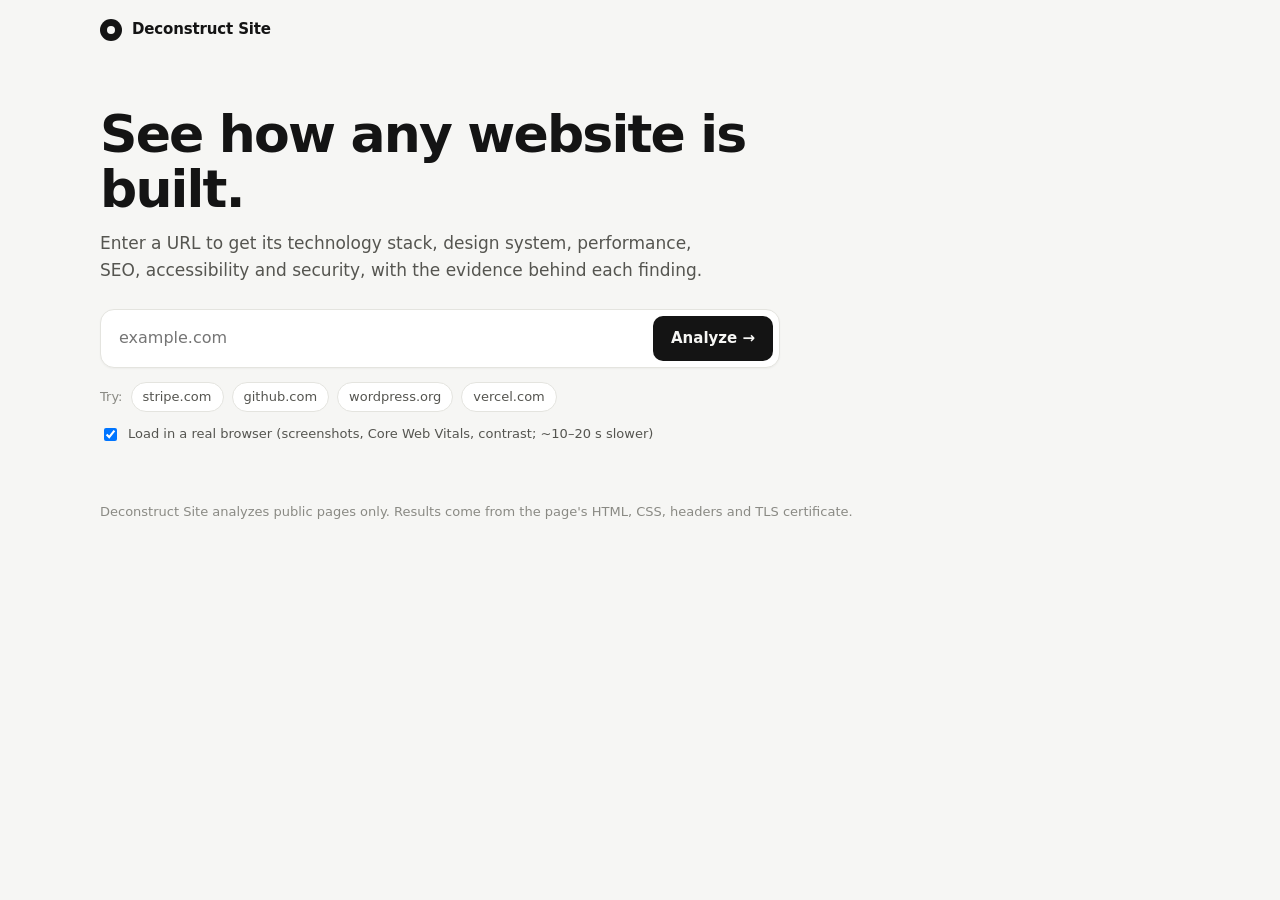
==== static/index.html @ cfedc2af "Deconstruct Site: analyze how any website is built Flask app that takes a URL and reports its tech s" ====
<!doctype html>
<html lang="en">
<head>
<meta charset="utf-8">
<meta name="viewport" content="width=device-width, initial-scale=1">
<title>Deconstruct Site — see how any website is built</title>
<meta name="description" content="Paste a website URL and get its technology stack, design system, performance, SEO, accessibility and security in one report.">
<meta name="theme-color" content="#f6f6f4">
<link rel="icon" href="data:image/svg+xml,<svg xmlns='http://www.w3.org/2000/svg' viewBox='0 0 32 32'><circle cx='16' cy='16' r='14' fill='%23111'/><circle cx='16' cy='16' r='6' fill='%23f6f6f4'/></svg>">
<style>
:root {
  --bg: #f6f6f4; --panel: #ffffff; --panel-2: #f0f0ed; --ink: #141414; --ink-2: #555550; --ink-3: #8a8a84;
  --line: #e4e4df; --accent: #1f5eff; --good: #12805c; --warn: #b26a00; --bad: #c62e2e;
  --good-bg: #e6f4ee; --warn-bg: #fdf1dc; --bad-bg: #fbe7e7;
  --mono: ui-monospace, "Cascadia Code", "SF Mono", Consolas, monospace;
  --sans: "Inter", ui-sans-serif, system-ui, -apple-system, "Segoe UI", Roboto, sans-serif;
  --r: 12px;
}
@media (prefers-color-scheme: dark) {
  :root { --bg: #0f0f0e; --panel: #181817; --panel-2: #222220; --ink: #f1f1ee; --ink-2: #b4b4ad; --ink-3: #7c7c76;
    --line: #2c2c29; --accent: #6d95ff; --good: #4cc996; --warn: #f0b04c; --bad: #ff7676;
    --good-bg: #13291f; --warn-bg: #2e2412; --bad-bg: #321717; }
}
* { box-sizing: border-box; }
body { margin: 0; background: var(--bg); color: var(--ink); font: 15px/1.55 var(--sans); -webkit-font-smoothing: antialiased; }
a { color: var(--accent); text-decoration: none; } a:hover { text-decoration: underline; }
.wrap { max-width: 1120px; margin: 0 auto; padding: 0 20px; }
header.top { display: flex; align-items: center; gap: 10px; padding: 18px 0; font-weight: 650; letter-spacing: -.01em; }
.logo { width: 22px; height: 22px; border-radius: 50%; background: var(--ink); position: relative; }
.logo::after { content: ""; position: absolute; inset: 7px; border-radius: 50%; background: var(--bg); }

.hero { padding: 48px 0 28px; }
.hero h1 { font-size: clamp(32px, 5vw, 52px); line-height: 1.05; letter-spacing: -.035em; margin: 0 0 14px; max-width: 760px; }
.hero p { color: var(--ink-2); font-size: 17px; max-width: 620px; margin: 0 0 26px; }
form.search { display: flex; gap: 8px; background: var(--panel); border: 1px solid var(--line); border-radius: 14px; padding: 6px; max-width: 680px; box-shadow: 0 1px 2px rgba(0,0,0,.04); }
form.search input { flex: 1; min-width: 0; border: 0; background: transparent; color: var(--ink); font: inherit; font-size: 16px; padding: 10px 12px; outline: none; }
button.primary { border: 0; background: var(--ink); color: var(--bg); font: inherit; font-weight: 600; padding: 10px 18px; border-radius: 10px; cursor: pointer; white-space: nowrap; }
button.primary:disabled { opacity: .55; cursor: progress; }
.examples { margin-top: 14px; display: flex; flex-wrap: wrap; gap: 8px; align-items: center; color: var(--ink-3); font-size: 13px; }
.chip { border: 1px solid var(--line); background: var(--panel); color: var(--ink-2); border-radius: 999px; padding: 4px 11px; font: inherit; font-size: 13px; cursor: pointer; }
.chip:hover { color: var(--ink); border-color: var(--ink-3); }

.status { margin: 22px 0; color: var(--ink-2); display: none; align-items: center; gap: 10px; }
.status.on { display: flex; }
.spinner { width: 16px; height: 16px; border: 2px solid var(--line); border-top-color: var(--ink); border-radius: 50%; animation: spin .8s linear infinite; }
@keyframes spin { to { transform: rotate(360deg); } }
.error { margin: 22px 0; padding: 12px 14px; border-radius: 10px; background: var(--bad-bg); color: var(--bad); display: none; }

#report { display: none; padding-bottom: 80px; }
.site-head { display: flex; gap: 16px; align-items: center; padding: 22px; background: var(--panel); border: 1px solid var(--line); border-radius: var(--r); margin-top: 8px; }
.site-head img.fav { width: 40px; height: 40px; border-radius: 8px; background: var(--panel-2); object-fit: contain; flex: none; }
.site-head h2 { margin: 0; font-size: 20px; letter-spacing: -.02em; overflow-wrap: anywhere; }
.site-head .sub { color: var(--ink-2); font-size: 13.5px; overflow-wrap: anywhere; }
.site-head .actions { margin-left: auto; display: flex; gap: 8px; flex: none; }
.ghost { border: 1px solid var(--line); background: transparent; color: var(--ink); font: inherit; font-size: 13px; padding: 7px 12px; border-radius: 8px; cursor: pointer; }
.ghost:hover { background: var(--panel-2); }

.scores { display: grid; grid-template-columns: repeat(4, 1fr); gap: 12px; margin: 12px 0; }
.score { background: var(--panel); border: 1px solid var(--line); border-radius: var(--r); padding: 16px; display: flex; align-items: center; gap: 14px; cursor: pointer; }
.score:hover { border-color: var(--ink-3); }
.ring { --v: 0; --c: var(--good); width: 54px; height: 54px; border-radius: 50%; flex: none; display: grid; place-items: center;
  background: conic-gradient(var(--c) calc(var(--v) * 1%), var(--panel-2) 0); }
.ring span { width: 44px; height: 44px; border-radius: 50%; background: var(--panel); display: grid; place-items: center; font-weight: 700; font-size: 16px; }
.score .lbl { font-weight: 600; } .score .hint { font-size: 12.5px; color: var(--ink-3); }

nav.tabs { display: flex; gap: 2px; overflow-x: auto; border-bottom: 1px solid var(--line); margin: 22px 0 18px; scrollbar-width: none; position: sticky; top: 0; background: var(--bg); z-index: 5; }
nav.tabs button { border: 0; background: none; font: inherit; color: var(--ink-2); padding: 11px 13px; cursor: pointer; border-bottom: 2px solid transparent; white-space: nowrap; }
nav.tabs button[aria-selected="true"] { color: var(--ink); border-bottom-color: var(--ink); font-weight: 600; }
.panel { display: none; } .panel.on { display: block; }

.grid { display: grid; grid-template-columns: repeat(auto-fill, minmax(320px, 1fr)); gap: 12px; }
.card { background: var(--panel); border: 1px solid var(--line); border-radius: var(--r); padding: 18px; min-width: 0; }
.card.wide { grid-column: 1 / -1; }
.card h3 { margin: 0 0 12px; font-size: 13px; text-transform: uppercase; letter-spacing: .06em; color: var(--ink-3); font-weight: 600; }
dl.kv { display: grid; grid-template-columns: max-content 1fr; gap: 7px 16px; margin: 0; font-size: 14px; }
dl.kv dt { color: var(--ink-3); } dl.kv dd { margin: 0; overflow-wrap: anywhere; }
.mono { font-family: var(--mono); font-size: 12.5px; }
.muted { color: var(--ink-3); }
ul.plain { list-style: none; margin: 0; padding: 0; } ul.plain li { padding: 6px 0; border-bottom: 1px solid var(--line); overflow-wrap: anywhere; font-size: 14px; } ul.plain li:last-child { border: 0; }
.issue { display: flex; gap: 10px; align-items: flex-start; padding: 9px 0; border-bottom: 1px solid var(--line); font-size: 14px; } .issue:last-child { border: 0; }
.dot { width: 8px; height: 8px; border-radius: 50%; margin-top: 7px; flex: none; background: var(--warn); }
.dot.bad { background: var(--bad); } .dot.good { background: var(--good); }
.pill { display: inline-block; font-size: 12px; padding: 1px 8px; border-radius: 999px; background: var(--panel-2); color: var(--ink-2); }
.pill.good { background: var(--good-bg); color: var(--good); } .pill.bad { background: var(--bad-bg); color: var(--bad); } .pill.warn { background: var(--warn-bg); color: var(--warn); }

.tech-cat { margin-bottom: 4px; }
.tech { display: flex; justify-content: space-between; gap: 10px; padding: 10px 0; border-bottom: 1px solid var(--line); }
.tech:last-child { border: 0; }
.tech .name { font-weight: 600; } .tech .ev { font-family: var(--mono); font-size: 11.5px; color: var(--ink-3); overflow-wrap: anywhere; }

.swatches { display: grid; grid-template-columns: repeat(auto-fill, minmax(92px, 1fr)); gap: 10px; }
.sw { border: 1px solid var(--line); border-radius: 10px; overflow: hidden; background: var(--panel); cursor: pointer; text-align: left; padding: 0; font: inherit; color: inherit; }
.sw .c { height: 54px; background-image: linear-gradient(45deg, var(--panel-2) 25%, transparent 25%, transparent 75%, var(--panel-2) 75%), linear-gradient(45deg, var(--panel-2) 25%, transparent 25%, transparent 75%, var(--panel-2) 75%); background-size: 10px 10px; background-position: 0 0, 5px 5px; position: relative; }
.sw .c i { position: absolute; inset: 0; }
.sw .t { padding: 6px 8px; font-family: var(--mono); font-size: 11.5px; } .sw .n { color: var(--ink-3); font-size: 11px; }
.role-row { display: flex; gap: 6px; flex-wrap: wrap; margin-bottom: 6px; align-items: center; }
.role-row b { width: 92px; font-weight: 500; font-size: 13px; color: var(--ink-2); }
.mini { width: 26px; height: 26px; border-radius: 6px; border: 1px solid var(--line); }
.scale-row { display: flex; align-items: baseline; gap: 14px; padding: 4px 0; border-bottom: 1px solid var(--line); overflow: hidden; white-space: nowrap; }
.scale-row .v { font-family: var(--mono); font-size: 12px; color: var(--ink-3); width: 80px; flex: none; }
.bar-row { display: flex; align-items: center; gap: 10px; font-size: 13px; padding: 3px 0; }
.bar-row .k { width: 90px; color: var(--ink-2); flex: none; } .bar-row .bar { height: 8px; background: var(--ink); border-radius: 4px; min-width: 2px; }
.bar-row .n { color: var(--ink-3); font-family: var(--mono); font-size: 12px; }

table { width: 100%; border-collapse: collapse; font-size: 13px; }
th, td { text-align: left; padding: 7px 8px; border-bottom: 1px solid var(--line); vertical-align: top; }
th { color: var(--ink-3); font-weight: 500; font-size: 12px; text-transform: uppercase; letter-spacing: .04em; }
td.url { font-family: var(--mono); font-size: 11.5px; overflow-wrap: anywhere; max-width: 520px; }
.table-scroll { overflow-x: auto; }
.outline li { font-size: 14px; padding: 3px 0; list-style: none; }
pre.raw { background: var(--panel-2); border-radius: 10px; padding: 14px; overflow: auto; max-height: 70vh; font-size: 12px; font-family: var(--mono); margin: 0; }
footer { color: var(--ink-3); font-size: 13px; padding: 30px 0 40px; }
.toggle { display: flex; gap: 8px; align-items: center; margin-top: 12px; font-size: 13px; color: var(--ink-2); cursor: pointer; }
.shots { display: grid; grid-template-columns: 1fr 200px; gap: 16px; align-items: start; }
.shot { border: 1px solid var(--line); border-radius: 10px; overflow: hidden; background: var(--panel-2); }
.shot img { display: block; width: 100%; height: auto; }
.shot-cap { font-size: 12px; color: var(--ink-3); margin-top: 6px; }
.fullpage { max-height: 900px; overflow-y: auto; }
.vitals { display: grid; grid-template-columns: repeat(auto-fit, minmax(118px, 1fr)); gap: 10px; }
.vital { border: 1px solid var(--line); border-radius: 10px; padding: 12px 14px; border-top: 3px solid var(--ink-3); }
.vital.good { border-top-color: var(--good); } .vital.needs-improvement { border-top-color: var(--warn); } .vital.poor { border-top-color: var(--bad); }
.vital .v { font-size: 22px; font-weight: 700; letter-spacing: -.02em; } .vital .k { font-size: 12.5px; color: var(--ink-2); }
.vital .r { font-size: 11.5px; color: var(--ink-3); text-transform: capitalize; }
.btn-demo { display: inline-block; margin: 0 10px 10px 0; cursor: default; }
.contrast-sample { display: inline-block; padding: 3px 8px; border-radius: 4px; font-size: 13px; border: 1px solid var(--line); }
@media (max-width: 860px) { .shots { grid-template-columns: 1fr; } .shots > div:nth-child(2) { max-width: 240px; } }

@media (max-width: 760px) {
  .scores { grid-template-columns: repeat(2, 1fr); }
  .site-head { flex-wrap: wrap; } .site-head .actions { margin-left: 0; }
  .grid { grid-template-columns: 1fr; }
  form.search { flex-direction: column; } button.primary { padding: 12px; }
  .wrap { padding: 0 16px; }
}
</style>
</head>
<body>
<div class="wrap">
  <header class="top"><div class="logo" aria-hidden="true"></div>Deconstruct Site</header>

  <section class="hero">
    <h1>See how any website is built.</h1>
    <p>Enter a URL to get its technology stack, design system, performance, SEO, accessibility and security, with the evidence behind each finding.</p>
    <form class="search" id="form">
      <label for="url" class="muted" style="position:absolute;left:-9999px">Website URL</label>
      <input id="url" name="url" type="text" inputmode="url" autocomplete="url" placeholder="example.com" required>
      <button class="primary" id="go" type="submit">Analyze →</button>
    </form>
    <div class="examples">Try:
      <button class="chip" data-url="stripe.com">stripe.com</button>
      <button class="chip" data-url="github.com">github.com</button>
      <button class="chip" data-url="wordpress.org">wordpress.org</button>
      <button class="chip" data-url="vercel.com">vercel.com</button>
    </div>
    <label class="toggle"><input type="checkbox" id="render" checked> Load in a real browser (screenshots, Core Web Vitals, contrast; ~10–20 s slower)</label>
  </section>

  <div class="status" id="status"><div class="spinner"></div><span id="status-text">Analyzing…</span></div>
  <div class="error" id="error" role="alert"></div>

  <main id="report"></main>
  <footer>Deconstruct Site analyzes public pages only. Results come from the page's HTML, CSS, headers and TLS certificate.</footer>
</div>

<script>
const $ = (s, el = document) => el.querySelector(s);
const esc = s => String(s ?? "").replace(/[&<>"']/g, c => ({"&":"&amp;","<":"&lt;",">":"&gt;",'"':"&quot;","'":"&#39;"}[c]));
const bytes = n => n == null ? "—" : n < 1024 ? n + " B" : n < 1048576 ? (n/1024).toFixed(1) + " KB" : (n/1048576).toFixed(2) + " MB";
const yes = (b, good = "Yes", bad = "No") => b == null ? '<span class="pill">Unknown</span>' : b ? `<span class="pill good">${good}</span>` : `<span class="pill bad">${bad}</span>`;
const kv = rows => `<dl class="kv">${rows.filter(r => r).map(([k, v]) => `<dt>${esc(k)}</dt><dd>${v ?? '<span class="muted">—</span>'}</dd>`).join("")}</dl>`;
const card = (title, body, cls = "") => `<section class="card ${cls}"><h3>${esc(title)}</h3>${body}</section>`;
const issues = (list, okText) => list.length ? list.map(i => `<div class="issue"><span class="dot"></span><span>${esc(i)}</span></div>`).join("")
  : `<div class="issue"><span class="dot good"></span><span>${esc(okText)}</span></div>`;
const link = u => u ? `<a href="${esc(u)}" target="_blank" rel="noopener noreferrer">${esc(u)}</a>` : null;
const scoreColor = v => v >= 85 ? "var(--good)" : v >= 60 ? "var(--warn)" : "var(--bad)";
const bars = (items, label = i => i.value) => {
  const max = Math.max(1, ...items.map(i => i.count));
  return items.map(i => `<div class="bar-row"><span class="k mono">${esc(label(i))}</span><span class="bar" style="width:${Math.round(i.count / max * 160)}px"></span><span class="n">${i.count}</span></div>`).join("") || '<span class="muted">None found</span>';
};

let current = null;
const steps = ["Fetching page", "Reading HTML", "Downloading stylesheets", "Measuring resources", "Checking TLS & headers",
  "Checking robots.txt & sitemap", "Rendering in Chromium", "Measuring Core Web Vitals", "Taking screenshots", "Checking color contrast", "Loading the mobile view"];

$("#form").addEventListener("submit", e => { e.preventDefault(); run($("#url").value); });
document.querySelectorAll(".chip").forEach(c => c.addEventListener("click", () => { $("#url").value = c.dataset.url; run(c.dataset.url); }));

async function run(url) {
  url = url.trim(); if (!url) return;
  $("#go").disabled = true; $("#error").style.display = "none"; $("#report").style.display = "none";
  $("#status").classList.add("on");
  let i = 0; $("#status-text").textContent = steps[0] + "…";
  const useBrowser = $("#render").checked;
  const last = useBrowser ? steps.length - 1 : 5;
  const tick = setInterval(() => { i = Math.min(i + 1, last); $("#status-text").textContent = steps[i] + "…"; }, useBrowser ? 1800 : 1200);
  history.replaceState(null, "", "?url=" + encodeURIComponent(url));
  try {
    const r = await fetch("/api/analyze", { method: "POST", headers: { "Content-Type": "application/json" }, body: JSON.stringify({ url, render: useBrowser }) });
    const j = await r.json();
    if (!j.ok) throw new Error(j.error || "Analysis failed.");
    current = j.data; render(j.data);
  } catch (err) {
    $("#error").textContent = err.message; $("#error").style.display = "block";
  } finally {
    clearInterval(tick); $("#status").classList.remove("on"); $("#go").disabled = false;
  }
}

function render(d) {
  const o = d.overview, s = d.scores;
  const tabs = [["overview", "Overview"], ["tech", `Technology (${d.technologies.count})`], ["design", "Design"],
    ...(d.browser?.available ? [["shots", "Screenshots"]] : []), ["perf", "Performance"],
    ["seo", "SEO"], ["a11y", "Accessibility"], ["security", "Security"], ["structure", "Structure"], ["raw", "Raw data"]];
  const scoreCards = [["perf", "Performance", s.performance, `${d.performance.issues.length} issues`],
    ["seo", "SEO", s.seo, `${d.seo.issues.length} issues`], ["a11y", "Accessibility", s.accessibility, `${d.accessibility.issues.length} issues`],
    ["security", "Security", s.security, `${d.security.headers.filter(h => !h.present).length} headers missing`]];

  $("#report").innerHTML = `
    <div class="site-head">
      <img class="fav" src="${esc(o.favicon)}" alt="" onerror="this.style.visibility='hidden'">
      <div style="min-width:0"><h2>${esc(o.title || o.host)}</h2>
        <div class="sub">${link(o.final_url)} · HTTP ${o.status} · analyzed in ${(d.analysis_ms/1000).toFixed(1)}s</div></div>
      <div class="actions"><button class="ghost" id="dl">Download JSON</button><button class="ghost" id="copy">Copy link</button></div>
    </div>
    <div class="scores">${scoreCards.map(([tab, l, v, h]) => `
      <div class="score" data-goto="${tab}" role="button" tabindex="0"><div class="ring" style="--v:${v};--c:${scoreColor(v)}"><span>${v}</span></div>
      <div><div class="lbl">${l}</div><div class="hint">${h}</div></div></div>`).join("")}</div>
    <nav class="tabs" role="tablist">${tabs.map(([id, l], i) => `<button role="tab" data-tab="${id}" aria-selected="${i === 0}">${l}</button>`).join("")}</nav>
    <div class="panel on" data-panel="overview">${renderOverview(d)}</div>
    <div class="panel" data-panel="tech">${renderTech(d)}</div>
    <div class="panel" data-panel="design">${renderDesign(d)}</div>
    ${d.browser?.available ? `<div class="panel" data-panel="shots">${renderShots(d)}</div>` : ""}
    <div class="panel" data-panel="perf">${renderPerf(d)}</div>
    <div class="panel" data-panel="seo">${renderSeo(d)}</div>
    <div class="panel" data-panel="a11y">${renderA11y(d)}</div>
    <div class="panel" data-panel="security">${renderSecurity(d)}</div>
    <div class="panel" data-panel="structure">${renderStructure(d)}</div>
    <div class="panel" data-panel="raw"><pre class="raw">${esc(JSON.stringify(d, (k, v) => typeof v === "string" && v.startsWith("data:image") ? `(image, ${Math.round(v.length / 1024)} KB)` : v, 2))}</pre></div>`;
  $("#report").style.display = "block";

  const show = id => {
    document.querySelectorAll("nav.tabs button").forEach(b => b.setAttribute("aria-selected", b.dataset.tab === id));
    document.querySelectorAll(".panel").forEach(p => p.classList.toggle("on", p.dataset.panel === id));
  };
  document.querySelectorAll("nav.tabs button").forEach(b => b.addEventListener("click", () => show(b.dataset.tab)));
  document.querySelectorAll("[data-goto]").forEach(b => {
    const go = () => { show(b.dataset.goto); $("nav.tabs").scrollIntoView({ behavior: "smooth" }); };
    b.addEventListener("click", go); b.addEventListener("keydown", e => e.key === "Enter" && go());
  });
  document.querySelectorAll(".sw").forEach(b => b.addEventListener("click", () => navigator.clipboard?.writeText(b.dataset.color)));
  $("#dl").onclick = () => {
    const a = document.createElement("a");
    a.href = URL.createObjectURL(new Blob([JSON.stringify(d, null, 2)], { type: "application/json" }));
    a.download = `deconstruct-site-${o.host}.json`; a.click();
  };
  $("#copy").onclick = () => navigator.clipboard?.writeText(location.href);
  $("#report").scrollIntoView({ behavior: "smooth" });
}

function renderOverview(d) {
  const o = d.overview, t = d.technologies.by_category, p = d.performance, sec = d.security;
  const stack = Object.entries(t).map(([c, list]) => `<div class="role-row"><b>${esc(c)}</b>${list.map(x => `<span class="pill">${esc(x.name)}${x.version ? " " + esc(x.version) : ""}</span>`).join("")}</div>`).join("");
  const allIssues = [...p.issues, ...d.seo.issues, ...d.accessibility.issues];
  const b = d.browser, sh = b?.screenshots, rd = d.rendering;
  const shotCard = b?.available ? card("How it looks", `<div class="shots">
      <div><div class="shot"><img src="${sh.above_fold}" alt="Desktop screenshot of ${esc(o.host)}"></div><div class="shot-cap">Desktop · 1366px</div></div>
      ${sh.mobile ? `<div><div class="shot"><img src="${sh.mobile}" alt="Mobile screenshot of ${esc(o.host)}"></div><div class="shot-cap">Mobile · 390px</div></div>` : ""}
    </div>`, "wide")
    : card("Browser rendering", `<span class="muted">${esc(b?.error || "Not run.")}</span>`, "wide");
  return `<div class="grid">
    ${shotCard}
    ${rd ? card("Rendering", kv([["Type", rd.client_side_rendered ? '<span class="pill warn">Client-side rendered</span>' : '<span class="pill good">Server-rendered HTML</span>'],
      ["Words in HTML", rd.raw_word_count.toLocaleString()], ["Words after JS", rd.rendered_word_count.toLocaleString()],
      ["Elements in HTML → after JS", `${rd.raw_elements.toLocaleString()} → ${rd.rendered_elements.toLocaleString()}`]])) : ""}
    ${card("Site", kv([["URL", link(o.final_url)], ["Title", esc(o.title)], ["Description", esc(o.description)], ["Language", esc(o.language)],
      ["Redirects", o.redirects.length ? o.redirects.map(r => `${r.status} ${esc(r.url)}`).join("<br>") : "None"]]))}
    ${card("Infrastructure", kv([["Host", esc(o.host)], ["IP addresses", o.ip_addresses.map(esc).join("<br>")], ["Server", esc(o.server)],
      ["Protocol", esc(o.http_version)], ["TLS", sec.tls?.valid ? `${esc(sec.tls.protocol)} · ${esc(sec.tls.issuer)}` : sec.tls?.valid === null ? '<span class="pill">Couldn\'t check</span>' : sec.tls ? '<span class="pill bad">Invalid</span>' : "No HTTPS"],
      ["Response time", `${o.response_ms} ms`], ["HTML size", bytes(o.html_size)]]))}
    ${card("Built with", stack || '<span class="muted">Nothing detected</span>', "wide")}
    ${card("At a glance", kv([["Requests", p.request_count], ["Page weight", bytes(p.total_known_bytes)], ["Words", d.structure.word_count.toLocaleString()],
      ["Colors in CSS", d.design.colors.length], ["Fonts", d.design.fonts.slice(0, 3).map(f => esc(f.value)).join(", ") || "—"],
      ["CSS variables", d.design.css_variable_count]]))}
    ${card("Top issues", issues(allIssues.slice(0, 8), "No major issues found."))}
    ${o.og_image ? card("Social preview image", `<img src="${esc(o.og_image)}" alt="Open Graph image" style="max-width:100%;border-radius:8px">`) : ""}
  </div>`;
}

function renderTech(d) {
  const cats = Object.entries(d.technologies.by_category);
  if (!cats.length) return card("Technology", '<span class="muted">No known technologies detected. The site may be custom-built or hide its fingerprints.</span>');
  return `<div class="grid">${cats.map(([c, list]) => card(c, list.map(t => `
    <div class="tech"><div style="min-width:0"><div class="name">${esc(t.name)} ${t.version ? `<span class="pill">${esc(t.version)}</span>` : ""}</div>
    ${t.evidence.map(e => `<div class="ev">${esc(e)}</div>`).join("")}</div></div>`).join(""))).join("")}</div>`;
}

function renderDesign(d) {
  const ds = d.design;
  const translucent = c => /^#[0-9a-f]{8}$/.test(c.value) || /^(rgba|hsla)|\/\s*[\d.]+%?\s*\)$/.test(c.value);
  const swatch = list => list.map(c => `<button class="sw" data-color="${esc(c.value)}" title="Copy ${esc(c.value)}"><div class="c"><i style="background:${esc(c.value)}"></i></div>
    <div class="t">${esc(c.value)}<div class="n">${c.count}×</div></div></button>`).join("");
  const solid = ds.colors.filter(c => !translucent(c)), tints = ds.colors.filter(translucent);
  const sw = (solid.length ? `<div class="swatches">${swatch(solid)}</div>` : "")
    + (tints.length ? `<h3 style="margin:18px 0 10px">Transparent tints (${tints.length})</h3><div class="swatches">${swatch(tints)}</div>` : "");
  const roles = Object.entries(ds.color_roles).filter(([, l]) => l.length).map(([r, l]) =>
    `<div class="role-row"><b>${esc(r)}</b>${l.map(c => `<span class="mini" title="${esc(c.value)} (${c.count}×)" style="background:${esc(c.value)}"></span>`).join("")}</div>`).join("");
  const typeScale = ds.type_scale.filter(t => /^[\d.]+(px|rem|em)$/.test(t.value)).map(t =>
    `<div class="scale-row"><span class="v">${esc(t.value)} · ${t.count}</span><span style="font-size:${esc(t.value)};font-family:${esc(ds.fonts[0]?.value || "inherit")}">Aa Quick brown fox</span></div>`).join("");
  const radii = ds.radii.map(r => `<div style="display:inline-flex;flex-direction:column;align-items:center;margin:0 10px 10px 0;font-size:11px" class="mono">
    <div style="width:52px;height:52px;border:2px solid var(--ink);border-radius:${esc(r.value)}"></div>${esc(r.value)}</div>`).join("");
  const vars = Object.entries(ds.css_variables);
  const cp = ds.computed;
  const minis = list => list.map(c => `<button class="sw" data-color="${esc(c.value)}" title="Copy ${esc(c.value)}" style="width:auto"><div class="c" style="height:36px"><i style="background:${esc(c.value)}"></i></div><div class="t">${esc(c.value)}</div></button>`).join("");
  const computedCards = cp ? `
    ${card("Page colors by area (rendered)", `<div class="swatches">${minis(cp.background_by_area.slice(0, 10))}</div>
      <h3 style="margin:18px 0 10px">Text colors by amount of text</h3><div class="swatches">${minis(cp.text_colors.slice(0, 10))}</div>
      <p class="muted" style="font-size:12.5px;margin:10px 0 0">Measured from what the browser actually painted, so these are the colors you really see.</p>`, "wide")}
    ${card("Fonts in use (rendered)", bars(cp.fonts_by_text) + `<p class="muted" style="font-size:12.5px">Weighted by characters of text. Body: <span class="mono">${esc(cp.body["font-family"])}</span> ${esc(cp.body["font-size"])} / ${esc(cp.body["line-height"])}</p>`)}
    ${card("Buttons", cp.buttons.length ? cp.buttons.map(bt => `<span class="btn-demo" title="${esc(`${bt["background-color"]} · ${bt.color} · radius ${bt["border-radius"]} · padding ${bt.padding}`)}"
      style="background:${esc(bt["background-color"])};color:${esc(bt.color)};border-radius:${esc(bt["border-radius"])};padding:${esc(bt.padding)};font-size:${esc(bt["font-size"])};font-weight:${esc(bt["font-weight"])};font-family:${esc(bt["font-family"])};border:${esc(bt.border)};box-shadow:${esc(bt["box-shadow"])};text-transform:${esc(bt["text-transform"])}">${esc(bt.label)}</span>`).join("")
      + `<p class="muted" style="font-size:12.5px;margin:4px 0 0">Recreated from computed styles. Hover for values.</p>` : '<span class="muted">No buttons found</span>')}
    ${card("Typography (rendered)", `<div class="table-scroll"><table><thead><tr><th>Tag</th><th>Font</th><th>Size</th><th>Weight</th><th>Line height</th><th>Spacing</th><th>Color</th><th>Sample</th></tr></thead>
      ${cp.typography.map(t => `<tr><td><span class="pill">${esc(t.tag)}</span></td><td class="url">${esc(t["font-family"].split(",")[0])}</td><td class="mono">${esc(t["font-size"])}</td><td class="mono">${esc(t["font-weight"])}</td>
      <td class="mono">${esc(t["line-height"])}</td><td class="mono">${esc(t["letter-spacing"])}</td><td><span class="mini" style="display:inline-block;width:14px;height:14px;vertical-align:middle;background:${esc(t.color)}"></span></td>
      <td style="font-family:${esc(t["font-family"])};font-weight:${esc(t["font-weight"])};white-space:nowrap;max-width:260px;overflow:hidden;text-overflow:ellipsis">${esc(t.sample)}</td></tr>`).join("")}</table></div>`, "wide")}` : "";
  return `<div class="grid">
    ${computedCards}
    ${card(`Color palette from CSS (${ds.colors.length})`, (sw || '<span class="muted">No colors found</span>') + `<p class="muted" style="font-size:12.5px;margin:10px 0 0">Click a swatch to copy it.${ds.theme_color ? ` Theme color: <span class="mono">${esc(ds.theme_color)}</span>` : ""}</p>`, "wide")}
    ${card("Colors by role", roles || '<span class="muted">—</span>')}
    ${card("Typefaces", bars(ds.fonts) + (ds.font_faces.length ? `<p class="muted" style="font-size:13px">Self-hosted @font-face: ${ds.font_faces.map(esc).join(", ")}</p>` : "")
      + (ds.google_fonts.length ? `<p class="muted" style="font-size:13px">Loads Google Fonts</p>` : ""))}
    ${card("Type scale", typeScale || '<span class="muted">—</span>', "wide")}
    ${card("Font weights", bars(ds.font_weights))}
    ${card("Line heights", bars(ds.line_heights))}
    ${card("Spacing scale", bars(ds.spacing_scale))}
    ${card("Border radius", radii || '<span class="muted">—</span>')}
    ${card("Breakpoints", bars(ds.breakpoints))}
    ${card("Motion", kv([["Durations", ds.motion.durations.map(x => `<span class="pill">${esc(x.value)} ×${x.count}</span>`).join(" ") || "—"],
      ["Keyframes", ds.motion.keyframes.map(esc).join(", ") || "—"], ["Max z-index", ds.max_z_index]]))}
    ${card("Shadows", ds.shadows.map(s => `<div style="display:flex;gap:12px;align-items:center;margin-bottom:12px"><div style="width:44px;height:30px;border-radius:6px;background:var(--panel);box-shadow:${esc(s.value)};flex:none"></div><span class="mono" style="font-size:11px;overflow-wrap:anywhere">${esc(s.value)}</span></div>`).join("") || '<span class="muted">—</span>')}
    ${card(`CSS variables (${ds.css_variable_count})`, vars.length ? `<div class="table-scroll" style="max-height:360px"><table>${vars.map(([k, v]) => `<tr><td class="url">${esc(k)}</td><td class="url">${/^#|rgb|hsl/.test(v) ? `<span class="mini" style="display:inline-block;vertical-align:middle;width:14px;height:14px;background:${esc(v)}"></span> ` : ""}${esc(v)}</td></tr>`).join("")}</table></div>` : '<span class="muted">None</span>', "wide")}
    <p class="muted card wide" style="font-size:13px;margin:0">Analyzed ${bytes(ds.css_bytes_analyzed)} of CSS. Values are counted from stylesheet declarations, so frequency shows how often a value is written, not how much of the page it covers.</p>
  </div>`;
}

function renderShots(d) {
  const sh = d.browser.screenshots, comps = d.browser.components;
  const names = { header: "Header", footer: "Footer", form: "First form" };
  return `<div class="grid">
    ${card(`Full page${sh.page_height > sh.full_page_height ? ` (first ${sh.full_page_height}px of ${sh.page_height}px)` : ""}`,
      `<div class="shot fullpage"><img src="${sh.full_page}" alt="Full-page screenshot"></div>`, "wide")}
    ${Object.entries(comps).map(([k, c]) => card(`${names[k] || k} · ${c.width}×${c.height}`,
      `<div class="shot"><img src="${c.image}" alt="${esc(names[k] || k)} component"></div><div class="shot-cap mono">${esc(c.selector)}</div>`, "wide")).join("")}
  </div>`;
}

function renderVitals(v) {
  const fmt = { ttfb: x => (x / 1000).toFixed(2) + " s", fcp: x => (x / 1000).toFixed(2) + " s", lcp: x => (x / 1000).toFixed(2) + " s",
    tbt: x => Math.round(x) + " ms", cls: x => x.toFixed(3) };
  const names = { lcp: "Largest Contentful Paint", fcp: "First Contentful Paint", tbt: "Total Blocking Time", cls: "Cumulative Layout Shift", ttfb: "Time to First Byte" };
  return `<div class="vitals">${Object.entries(names).map(([k, n]) => `<div class="vital ${v.ratings[k] || ""}">
    <div class="v">${v[k] == null ? "—" : fmt[k](v[k])}</div><div class="k">${n}</div><div class="r">${esc((v.ratings[k] || "n/a").replace("-", " "))}</div></div>`).join("")}</div>
    ${v.lcp_element ? `<p class="muted" style="font-size:12.5px;margin:12px 0 0">LCP element: <span class="mono">${esc(v.lcp_element.slice(0, 160))}</span></p>` : ""}
    <p class="muted" style="font-size:12.5px;margin:6px 0 0">Lab measurement from one load on this server (no throttling), so real visitors on slower devices will see higher numbers.
    Load event ${v.load ? (v.load / 1000).toFixed(2) + " s" : "—"} · ${bytes(v.transfer_bytes)} transferred · ${v.dom_nodes.toLocaleString()} DOM nodes · ${v.long_tasks} long tasks</p>`;
}

function renderPerf(d) {
  const p = d.performance, b = d.browser;
  const types = Object.entries(p.browser_requests_by_type || p.requests_by_type).map(([k, n]) => ({ value: k, count: n }));
  const errs = b?.available ? [...b.page_errors.map(e => ["bad", `Uncaught: ${e}`]), ...b.console.map(c => [c.type === "error" ? "bad" : "", `${c.type}: ${c.text}`]),
    ...b.failed_requests.map(f => ["bad", `Failed ${f.type}: ${f.url} (${f.error})`]), ...b.http_errors.map(h => ["bad", `HTTP ${h.status} ${h.type}: ${h.url}`])] : [];
  return `<div class="grid">
    ${p.vitals ? card("Core Web Vitals (lab)", renderVitals(p.vitals), "wide") : ""}
    ${b?.available ? card(`Console & network errors (${errs.length})`, errs.length ? `<div style="max-height:320px;overflow:auto">${errs.map(([lvl, e]) => `<div class="issue"><span class="dot ${lvl}"></span><span class="mono" style="font-size:12px;overflow-wrap:anywhere">${esc(e)}</span></div>`).join("")}</div>`
      : '<div class="issue"><span class="dot good"></span><span>No console errors or failed requests.</span></div>', "wide") : ""}
    ${card("Summary", kv([["Server response", `${p.server_response_ms} ms`], ["HTML", `${bytes(p.html_size)} ${p.html_compression ? `<span class="pill good">${esc(p.html_compression)}</span>` : '<span class="pill bad">uncompressed</span>'}`],
      ["Requests", p.request_count], ["Known page weight", bytes(p.total_known_bytes)], ["Inline JS", bytes(p.inline_script_bytes)],
      ["Render-blocking", p.render_blocking.length], ["HTML cache", `<span class="mono">${esc(p.html_cache_control || "—")}</span>`]]))}
    ${card("Issues & fixes", issues(p.issues, "No performance issues detected."))}
    ${card(`Requests by type${p.browser_request_count ? ` (${p.browser_request_count} in browser)` : ""}`, bars(types))}
    ${card("Bytes by type", Object.entries(p.bytes_by_type).map(([k, v]) => `<div class="bar-row"><span class="k">${esc(k)}</span><span class="n">${bytes(v)}</span></div>`).join("") || "—")}
    ${card("Third-party hosts", p.third_party_hosts.length ? `<ul class="plain">${p.third_party_hosts.map(([h, n]) => `<li><span class="mono">${esc(h)}</span> <span class="muted">· ${n}</span></li>`).join("")}</ul>` : '<span class="muted">None — all resources are first-party.</span>')}
    ${card(`All resources (${p.resources.length})`, `<div class="table-scroll"><table><thead><tr><th>Type</th><th>URL</th><th>Size</th><th>Time</th><th>Enc.</th><th>Cache</th></tr></thead><tbody>
      ${p.resources.map(r => `<tr><td>${esc(r.type)}${r.render_blocking ? ' <span class="pill warn">blocking</span>' : ""}</td><td class="url">${esc(r.url)}</td>
      <td>${bytes(r.size)}</td><td>${r.ms != null ? r.ms + " ms" : "—"}</td><td>${esc(r.encoding || "")}</td><td class="url">${esc(r.cache || "")}</td></tr>`).join("")}</tbody></table></div>`, "wide")}
  </div>`;
}

function renderSeo(d) {
  const s = d.seo;
  const ogRows = Object.entries(s.open_graph).concat(Object.entries(s.twitter));
  return `<div class="grid">
    ${card("Search listing", kv([["Title", `${esc(s.title)} <span class="muted">(${s.title_length} chars)</span>`],
      ["Description", s.description ? `${esc(s.description)} <span class="muted">(${s.description_length} chars)</span>` : null],
      ["Canonical", link(s.canonical)], ["H1", s.h1.map(esc).join("<br>") || null], ["Robots meta", esc(s.robots_meta)], ["Hreflang", s.hreflang.map(esc).join(", ") || null]]))}
    ${card("Issues", issues(s.issues, "No SEO issues found."))}
    ${card("Crawling", kv([["robots.txt", yes(s.robots_txt.exists, "Found", "Missing")], ["Sitemaps in robots", s.robots_txt.sitemaps.map(link).join("<br>") || null],
      ["sitemap.xml", s.sitemap_xml.exists ? `<span class="pill good">Found</span> ${s.sitemap_xml.url_count} URLs` : '<span class="pill bad">Missing</span>'],
      ["Unknown URLs return 404", yes(s.soft_404 == null ? null : !s.soft_404)], ["Structured data", s.structured_data.map(t => `<span class="pill">${esc(t)}</span>`).join(" ") || null]]))}
    ${card("Social tags (Open Graph / Twitter)", ogRows.length ? `<div class="table-scroll"><table>${ogRows.map(([k, v]) => `<tr><td class="url">${esc(k)}</td><td style="overflow-wrap:anywhere">${esc(v)}</td></tr>`).join("")}</table></div>` : '<span class="muted">None</span>')}
    ${s.robots_txt.preview ? card("robots.txt", `<pre class="raw" style="max-height:260px">${esc(s.robots_txt.preview)}</pre>`, "wide") : ""}
  </div>`;
}

function renderA11y(d) {
  const a = d.accessibility;
  return `<div class="grid">
    ${card("Checks", kv([["Page language", a.lang ? `<span class="pill good">${esc(a.lang)}</span>` : '<span class="pill bad">Missing</span>'],
      ["Images missing alt", `${a.images_missing_alt} of ${a.images}`], ["Unlabeled form fields", a.unlabeled_fields],
      ["Buttons without a name", a.nameless_buttons], ["Links without a name", a.nameless_links], ["Heading level skips", a.heading_skips],
      ["Skip-to-content link", yes(a.skip_link)], ["ARIA attributes", a.aria_attributes]]))}
    ${card("Issues", issues(a.issues, "No accessibility problems found."))}
    ${a.contrast ? card(`Color contrast · ${a.contrast.failing_elements} of ${a.contrast.checked} text elements fail`, (a.contrast.failures.length
      ? `<div class="table-scroll"><table><thead><tr><th>Sample</th><th>Ratio</th><th>Needs</th><th>Size</th><th>Colors</th><th>Count</th></tr></thead>
        ${a.contrast.failures.map(f => `<tr><td><span class="contrast-sample" style="color:${esc(f.fg)};background:${esc(f.bg)}">${esc(f.text)}</span></td>
        <td><span class="pill bad">${f.ratio}:1</span></td><td>${f.required}:1</td><td class="mono">${esc(f.font_size)} ${esc(f.tag)}</td>
        <td class="mono">${esc(f.fg)} on ${esc(f.bg)}</td><td>${f.count}</td></tr>`).join("")}</table></div>`
      : '<div class="issue"><span class="dot good"></span><span>All checked text meets WCAG AA contrast.</span></div>')
      + (a.contrast.uncertain ? `<p class="muted" style="font-size:12.5px">${a.contrast.uncertain} elements couldn't be checked (text over images or gradients, or hidden text).</p>` : ""), "wide") : ""}
    ${a.mobile && !a.mobile.error ? card("Mobile (390px)", kv([["Sideways scrolling", yes(!a.mobile.horizontal_overflow, "None", `Yes — ${a.mobile.page_width}px wide`)],
      ["Small tap targets (<24px)", a.mobile.small_tap_targets], ["Body text size", `${a.mobile.body_font_px}px`]])) : ""}
    <p class="muted card wide" style="font-size:13px;margin:0">${a.contrast ? "Contrast and mobile checks come from the rendered page; the rest from the DOM." : "These checks read the HTML only. Turn on browser rendering for contrast and mobile checks."} Focus styles and keyboard behavior still need a manual test.</p>
  </div>`;
}

function renderSecurity(d) {
  const s = d.security, t = s.tls;
  return `<div class="grid">
    ${card("Connection", kv([["HTTPS", yes(s.https)], ["HTTP → HTTPS redirect", yes(s.http_redirects_to_https)],
      ["Protocol", esc(s.alpn === "h2" ? "HTTP/2" : s.alpn || "—")],
      t && ["Certificate", t.valid ? `<span class="pill good">Valid</span> ${esc(t.protocol)}` : t.valid === null ? `<span class="pill">Couldn't check</span> <span class="muted">${esc(t.error)}</span>` : `<span class="pill bad">Invalid</span> ${esc(t.error)}`],
      t?.valid && ["Issuer", esc(t.issuer)], t?.valid && ["Expires", `${esc(t.expires)} <span class="pill ${t.days_left < 14 ? "bad" : t.days_left < 30 ? "warn" : ""}">${t.days_left} days</span>`],
      t?.valid && ["Covers", `${t.san_count} names: <span class="mono">${t.san_sample.map(esc).join(", ")}</span>`],
      ["CORS", s.cors ? `<span class="mono">${esc(s.cors)}</span>` : "Not set"]]))}
    ${card("Security headers", s.headers.map(h => `<div class="issue"><span class="dot ${h.present ? "good" : "bad"}"></span><div style="min-width:0"><b class="mono" style="font-size:13px">${esc(h.name)}</b>
      <div class="muted" style="font-size:13px">${esc(h.why)}</div>${h.value ? `<div class="mono muted" style="font-size:11.5px;overflow-wrap:anywhere">${esc(h.value.slice(0, 220))}</div>` : ""}</div></div>`).join(""))}
    ${card(`Cookies (${s.cookies.length})`, s.cookies.length ? `<div class="table-scroll"><table><thead><tr><th>Name</th><th>Secure</th><th>HttpOnly</th><th>SameSite</th></tr></thead>
      ${s.cookies.map(c => `<tr><td class="url">${esc(c.name)}</td><td>${yes(c.secure)}</td><td>${yes(c.http_only)}</td><td>${esc(c.same_site || "—")}</td></tr>`).join("")}</table></div>` : '<span class="muted">No cookies set on the first response.</span>')}
    ${card("Other findings", issues([
      ...s.version_leaks.map(v => `Server reveals software version: ${v.header}: ${v.value}`),
      ...(s.mixed_content.length ? [`${s.mixed_content.length} resources load over insecure http:// (mixed content).`] : []),
      ...(s.third_party_scripts_without_sri.length ? [`${s.third_party_scripts_without_sri.length} third-party scripts have no integrity (SRI) hash.`] : []),
      ...(s.cors === "*" ? ["Any website can read this page's responses (Access-Control-Allow-Origin: *)."] : []),
    ], "Nothing else of note."))}
    ${card("All response headers", `<div class="table-scroll"><table>${Object.entries(d.response_headers).map(([k, v]) => `<tr><td class="url">${esc(k)}</td><td class="url">${esc(v)}</td></tr>`).join("")}</table></div>`, "wide")}
  </div>`;
}

function renderStructure(d) {
  const s = d.structure;
  return `<div class="grid">
    ${card("Page outline", s.outline.length ? `<ul style="margin:0;padding:0" class="outline">${s.outline.map(h => `<li style="padding-left:${(h.level - 1) * 16}px"><span class="pill">h${h.level}</span> ${esc(h.text)}</li>`).join("")}</ul>` : '<span class="muted">No headings</span>', "wide")}
    ${card("Landmarks", kv(Object.entries(s.landmarks).map(([k, v]) => [`<${k}>`, v ? v : '<span class="muted">0</span>'])))}
    ${card("Content", kv([["Words", s.word_count.toLocaleString()], ["Reading time", `${s.reading_time_min} min`], ["Elements", s.element_count.toLocaleString()],
      ["Most used tags", s.top_elements.slice(0, 8).map(([t, n]) => `<span class="pill">${esc(t)} ${n}</span>`).join(" ")],
      ["Internal links", s.internal_links], ["External links", s.external_links]]))}
    ${card("Navigation", s.navigation.length ? `<ul class="plain">${s.navigation.map(n => `<li>${esc(n.text || "(no text)")} <span class="muted mono" style="font-size:11.5px">${esc(n.href)}</span></li>`).join("")}</ul>` : '<span class="muted">No &lt;nav&gt; found</span>')}
    ${card("Linked domains", s.external_domains.length ? `<ul class="plain">${s.external_domains.map(([h, n]) => `<li><span class="mono">${esc(h)}</span> <span class="muted">· ${n}</span></li>`).join("")}</ul>` : '<span class="muted">None</span>')}
    ${card("Social & contact", (s.social_profiles.concat(s.contact)).map(u => `<div>${link(u)}</div>`).join("") || '<span class="muted">None found</span>')}
    ${card(`Forms (${s.forms.length})`, s.forms.map(f => `<div style="margin-bottom:10px"><span class="pill">${esc(f.method)}</span> <span class="mono" style="font-size:12px;overflow-wrap:anywhere">${esc(f.action)}</span>
      <div class="muted" style="font-size:13px">${f.fields.map(x => esc(`${x.name || "?"} (${x.type})`)).join(", ") || "no fields"}</div></div>`).join("") || '<span class="muted">No forms</span>')}
    ${s.iframes.length ? card("Embedded iframes", s.iframes.map(u => `<div class="mono" style="font-size:12px;overflow-wrap:anywhere">${esc(u)}</div>`).join("")) : ""}
  </div>`;
}

const q = new URLSearchParams(location.search).get("url");
if (q) { $("#url").value = q; run(q); }
</script>
</body>
</html>
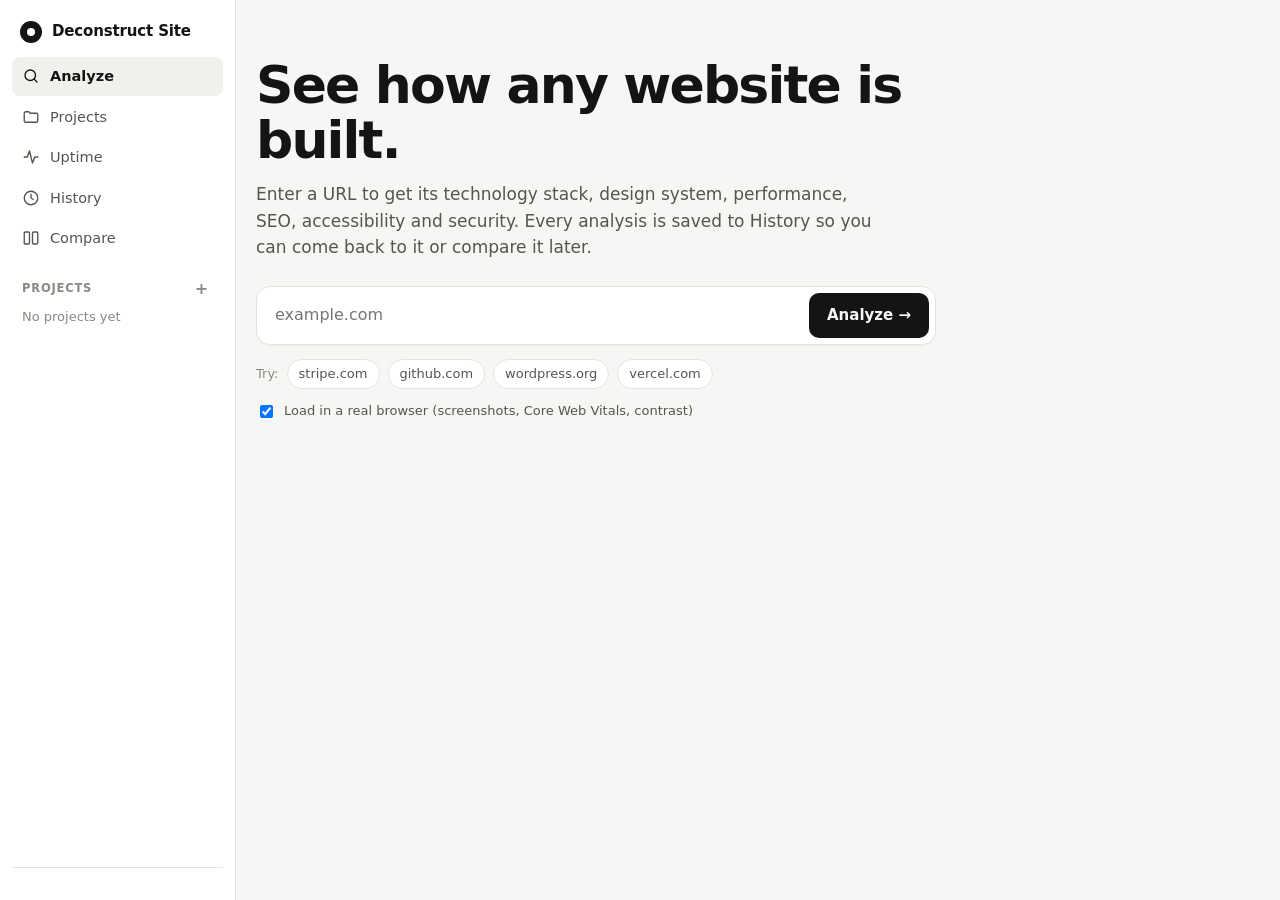
==== commit aa769437: "Add sidebar with projects, uptime monitoring, history and compare - Every analysis is saved (SQLite)" ====
--- a/static/index.html
+++ b/static/index.html
@@ -7,465 +7,42 @@
 <meta name="description" content="Paste a website URL and get its technology stack, design system, performance, SEO, accessibility and security in one report.">
 <meta name="theme-color" content="#f6f6f4">
 <link rel="icon" href="data:image/svg+xml,<svg xmlns='http://www.w3.org/2000/svg' viewBox='0 0 32 32'><circle cx='16' cy='16' r='14' fill='%23111'/><circle cx='16' cy='16' r='6' fill='%23f6f6f4'/></svg>">
-<style>
-:root {
-  --bg: #f6f6f4; --panel: #ffffff; --panel-2: #f0f0ed; --ink: #141414; --ink-2: #555550; --ink-3: #8a8a84;
-  --line: #e4e4df; --accent: #1f5eff; --good: #12805c; --warn: #b26a00; --bad: #c62e2e;
-  --good-bg: #e6f4ee; --warn-bg: #fdf1dc; --bad-bg: #fbe7e7;
-  --mono: ui-monospace, "Cascadia Code", "SF Mono", Consolas, monospace;
-  --sans: "Inter", ui-sans-serif, system-ui, -apple-system, "Segoe UI", Roboto, sans-serif;
-  --r: 12px;
-}
-@media (prefers-color-scheme: dark) {
-  :root { --bg: #0f0f0e; --panel: #181817; --panel-2: #222220; --ink: #f1f1ee; --ink-2: #b4b4ad; --ink-3: #7c7c76;
-    --line: #2c2c29; --accent: #6d95ff; --good: #4cc996; --warn: #f0b04c; --bad: #ff7676;
-    --good-bg: #13291f; --warn-bg: #2e2412; --bad-bg: #321717; }
-}
-* { box-sizing: border-box; }
-body { margin: 0; background: var(--bg); color: var(--ink); font: 15px/1.55 var(--sans); -webkit-font-smoothing: antialiased; }
-a { color: var(--accent); text-decoration: none; } a:hover { text-decoration: underline; }
-.wrap { max-width: 1120px; margin: 0 auto; padding: 0 20px; }
-header.top { display: flex; align-items: center; gap: 10px; padding: 18px 0; font-weight: 650; letter-spacing: -.01em; }
-.logo { width: 22px; height: 22px; border-radius: 50%; background: var(--ink); position: relative; }
-.logo::after { content: ""; position: absolute; inset: 7px; border-radius: 50%; background: var(--bg); }
-
-.hero { padding: 48px 0 28px; }
-.hero h1 { font-size: clamp(32px, 5vw, 52px); line-height: 1.05; letter-spacing: -.035em; margin: 0 0 14px; max-width: 760px; }
-.hero p { color: var(--ink-2); font-size: 17px; max-width: 620px; margin: 0 0 26px; }
-form.search { display: flex; gap: 8px; background: var(--panel); border: 1px solid var(--line); border-radius: 14px; padding: 6px; max-width: 680px; box-shadow: 0 1px 2px rgba(0,0,0,.04); }
-form.search input { flex: 1; min-width: 0; border: 0; background: transparent; color: var(--ink); font: inherit; font-size: 16px; padding: 10px 12px; outline: none; }
-button.primary { border: 0; background: var(--ink); color: var(--bg); font: inherit; font-weight: 600; padding: 10px 18px; border-radius: 10px; cursor: pointer; white-space: nowrap; }
-button.primary:disabled { opacity: .55; cursor: progress; }
-.examples { margin-top: 14px; display: flex; flex-wrap: wrap; gap: 8px; align-items: center; color: var(--ink-3); font-size: 13px; }
-.chip { border: 1px solid var(--line); background: var(--panel); color: var(--ink-2); border-radius: 999px; padding: 4px 11px; font: inherit; font-size: 13px; cursor: pointer; }
-.chip:hover { color: var(--ink); border-color: var(--ink-3); }
-
-.status { margin: 22px 0; color: var(--ink-2); display: none; align-items: center; gap: 10px; }
-.status.on { display: flex; }
-.spinner { width: 16px; height: 16px; border: 2px solid var(--line); border-top-color: var(--ink); border-radius: 50%; animation: spin .8s linear infinite; }
-@keyframes spin { to { transform: rotate(360deg); } }
-.error { margin: 22px 0; padding: 12px 14px; border-radius: 10px; background: var(--bad-bg); color: var(--bad); display: none; }
-
-#report { display: none; padding-bottom: 80px; }
-.site-head { display: flex; gap: 16px; align-items: center; padding: 22px; background: var(--panel); border: 1px solid var(--line); border-radius: var(--r); margin-top: 8px; }
-.site-head img.fav { width: 40px; height: 40px; border-radius: 8px; background: var(--panel-2); object-fit: contain; flex: none; }
-.site-head h2 { margin: 0; font-size: 20px; letter-spacing: -.02em; overflow-wrap: anywhere; }
-.site-head .sub { color: var(--ink-2); font-size: 13.5px; overflow-wrap: anywhere; }
-.site-head .actions { margin-left: auto; display: flex; gap: 8px; flex: none; }
-.ghost { border: 1px solid var(--line); background: transparent; color: var(--ink); font: inherit; font-size: 13px; padding: 7px 12px; border-radius: 8px; cursor: pointer; }
-.ghost:hover { background: var(--panel-2); }
-
-.scores { display: grid; grid-template-columns: repeat(4, 1fr); gap: 12px; margin: 12px 0; }
-.score { background: var(--panel); border: 1px solid var(--line); border-radius: var(--r); padding: 16px; display: flex; align-items: center; gap: 14px; cursor: pointer; }
-.score:hover { border-color: var(--ink-3); }
-.ring { --v: 0; --c: var(--good); width: 54px; height: 54px; border-radius: 50%; flex: none; display: grid; place-items: center;
-  background: conic-gradient(var(--c) calc(var(--v) * 1%), var(--panel-2) 0); }
-.ring span { width: 44px; height: 44px; border-radius: 50%; background: var(--panel); display: grid; place-items: center; font-weight: 700; font-size: 16px; }
-.score .lbl { font-weight: 600; } .score .hint { font-size: 12.5px; color: var(--ink-3); }
-
-nav.tabs { display: flex; gap: 2px; overflow-x: auto; border-bottom: 1px solid var(--line); margin: 22px 0 18px; scrollbar-width: none; position: sticky; top: 0; background: var(--bg); z-index: 5; }
-nav.tabs button { border: 0; background: none; font: inherit; color: var(--ink-2); padding: 11px 13px; cursor: pointer; border-bottom: 2px solid transparent; white-space: nowrap; }
-nav.tabs button[aria-selected="true"] { color: var(--ink); border-bottom-color: var(--ink); font-weight: 600; }
-.panel { display: none; } .panel.on { display: block; }
-
-.grid { display: grid; grid-template-columns: repeat(auto-fill, minmax(320px, 1fr)); gap: 12px; }
-.card { background: var(--panel); border: 1px solid var(--line); border-radius: var(--r); padding: 18px; min-width: 0; }
-.card.wide { grid-column: 1 / -1; }
-.card h3 { margin: 0 0 12px; font-size: 13px; text-transform: uppercase; letter-spacing: .06em; color: var(--ink-3); font-weight: 600; }
-dl.kv { display: grid; grid-template-columns: max-content 1fr; gap: 7px 16px; margin: 0; font-size: 14px; }
-dl.kv dt { color: var(--ink-3); } dl.kv dd { margin: 0; overflow-wrap: anywhere; }
-.mono { font-family: var(--mono); font-size: 12.5px; }
-.muted { color: var(--ink-3); }
-ul.plain { list-style: none; margin: 0; padding: 0; } ul.plain li { padding: 6px 0; border-bottom: 1px solid var(--line); overflow-wrap: anywhere; font-size: 14px; } ul.plain li:last-child { border: 0; }
-.issue { display: flex; gap: 10px; align-items: flex-start; padding: 9px 0; border-bottom: 1px solid var(--line); font-size: 14px; } .issue:last-child { border: 0; }
-.dot { width: 8px; height: 8px; border-radius: 50%; margin-top: 7px; flex: none; background: var(--warn); }
-.dot.bad { background: var(--bad); } .dot.good { background: var(--good); }
-.pill { display: inline-block; font-size: 12px; padding: 1px 8px; border-radius: 999px; background: var(--panel-2); color: var(--ink-2); }
-.pill.good { background: var(--good-bg); color: var(--good); } .pill.bad { background: var(--bad-bg); color: var(--bad); } .pill.warn { background: var(--warn-bg); color: var(--warn); }
-
-.tech-cat { margin-bottom: 4px; }
-.tech { display: flex; justify-content: space-between; gap: 10px; padding: 10px 0; border-bottom: 1px solid var(--line); }
-.tech:last-child { border: 0; }
-.tech .name { font-weight: 600; } .tech .ev { font-family: var(--mono); font-size: 11.5px; color: var(--ink-3); overflow-wrap: anywhere; }
-
-.swatches { display: grid; grid-template-columns: repeat(auto-fill, minmax(92px, 1fr)); gap: 10px; }
-.sw { border: 1px solid var(--line); border-radius: 10px; overflow: hidden; background: var(--panel); cursor: pointer; text-align: left; padding: 0; font: inherit; color: inherit; }
-.sw .c { height: 54px; background-image: linear-gradient(45deg, var(--panel-2) 25%, transparent 25%, transparent 75%, var(--panel-2) 75%), linear-gradient(45deg, var(--panel-2) 25%, transparent 25%, transparent 75%, var(--panel-2) 75%); background-size: 10px 10px; background-position: 0 0, 5px 5px; position: relative; }
-.sw .c i { position: absolute; inset: 0; }
-.sw .t { padding: 6px 8px; font-family: var(--mono); font-size: 11.5px; } .sw .n { color: var(--ink-3); font-size: 11px; }
-.role-row { display: flex; gap: 6px; flex-wrap: wrap; margin-bottom: 6px; align-items: center; }
-.role-row b { width: 92px; font-weight: 500; font-size: 13px; color: var(--ink-2); }
-.mini { width: 26px; height: 26px; border-radius: 6px; border: 1px solid var(--line); }
-.scale-row { display: flex; align-items: baseline; gap: 14px; padding: 4px 0; border-bottom: 1px solid var(--line); overflow: hidden; white-space: nowrap; }
-.scale-row .v { font-family: var(--mono); font-size: 12px; color: var(--ink-3); width: 80px; flex: none; }
-.bar-row { display: flex; align-items: center; gap: 10px; font-size: 13px; padding: 3px 0; }
-.bar-row .k { width: 90px; color: var(--ink-2); flex: none; } .bar-row .bar { height: 8px; background: var(--ink); border-radius: 4px; min-width: 2px; }
-.bar-row .n { color: var(--ink-3); font-family: var(--mono); font-size: 12px; }
-
-table { width: 100%; border-collapse: collapse; font-size: 13px; }
-th, td { text-align: left; padding: 7px 8px; border-bottom: 1px solid var(--line); vertical-align: top; }
-th { color: var(--ink-3); font-weight: 500; font-size: 12px; text-transform: uppercase; letter-spacing: .04em; }
-td.url { font-family: var(--mono); font-size: 11.5px; overflow-wrap: anywhere; max-width: 520px; }
-.table-scroll { overflow-x: auto; }
-.outline li { font-size: 14px; padding: 3px 0; list-style: none; }
-pre.raw { background: var(--panel-2); border-radius: 10px; padding: 14px; overflow: auto; max-height: 70vh; font-size: 12px; font-family: var(--mono); margin: 0; }
-footer { color: var(--ink-3); font-size: 13px; padding: 30px 0 40px; }
-.toggle { display: flex; gap: 8px; align-items: center; margin-top: 12px; font-size: 13px; color: var(--ink-2); cursor: pointer; }
-.shots { display: grid; grid-template-columns: 1fr 200px; gap: 16px; align-items: start; }
-.shot { border: 1px solid var(--line); border-radius: 10px; overflow: hidden; background: var(--panel-2); }
-.shot img { display: block; width: 100%; height: auto; }
-.shot-cap { font-size: 12px; color: var(--ink-3); margin-top: 6px; }
-.fullpage { max-height: 900px; overflow-y: auto; }
-.vitals { display: grid; grid-template-columns: repeat(auto-fit, minmax(118px, 1fr)); gap: 10px; }
-.vital { border: 1px solid var(--line); border-radius: 10px; padding: 12px 14px; border-top: 3px solid var(--ink-3); }
-.vital.good { border-top-color: var(--good); } .vital.needs-improvement { border-top-color: var(--warn); } .vital.poor { border-top-color: var(--bad); }
-.vital .v { font-size: 22px; font-weight: 700; letter-spacing: -.02em; } .vital .k { font-size: 12.5px; color: var(--ink-2); }
-.vital .r { font-size: 11.5px; color: var(--ink-3); text-transform: capitalize; }
-.btn-demo { display: inline-block; margin: 0 10px 10px 0; cursor: default; }
-.contrast-sample { display: inline-block; padding: 3px 8px; border-radius: 4px; font-size: 13px; border: 1px solid var(--line); }
-@media (max-width: 860px) { .shots { grid-template-columns: 1fr; } .shots > div:nth-child(2) { max-width: 240px; } }
-
-@media (max-width: 760px) {
-  .scores { grid-template-columns: repeat(2, 1fr); }
-  .site-head { flex-wrap: wrap; } .site-head .actions { margin-left: 0; }
-  .grid { grid-template-columns: 1fr; }
-  form.search { flex-direction: column; } button.primary { padding: 12px; }
-  .wrap { padding: 0 16px; }
-}
-</style>
+<link rel="stylesheet" href="/static/styles.css">
+<link rel="stylesheet" href="/static/app.css">
 </head>
 <body>
-<div class="wrap">
-  <header class="top"><div class="logo" aria-hidden="true"></div>Deconstruct Site</header>
-
-  <section class="hero">
-    <h1>See how any website is built.</h1>
-    <p>Enter a URL to get its technology stack, design system, performance, SEO, accessibility and security, with the evidence behind each finding.</p>
-    <form class="search" id="form">
-      <label for="url" class="muted" style="position:absolute;left:-9999px">Website URL</label>
-      <input id="url" name="url" type="text" inputmode="url" autocomplete="url" placeholder="example.com" required>
-      <button class="primary" id="go" type="submit">Analyze →</button>
-    </form>
-    <div class="examples">Try:
-      <button class="chip" data-url="stripe.com">stripe.com</button>
-      <button class="chip" data-url="github.com">github.com</button>
-      <button class="chip" data-url="wordpress.org">wordpress.org</button>
-      <button class="chip" data-url="vercel.com">vercel.com</button>
+<div class="app">
+  <aside class="sidebar" id="sidebar">
+    <div class="side-top">
+      <a class="brand" href="#/"><span class="logo" aria-hidden="true"></span>Deconstruct Site</a>
+      <button class="menu-btn" id="menu-btn" aria-label="Open menu" aria-expanded="false" aria-controls="side-nav">
+        <svg viewBox="0 0 24 24" width="20" height="20" fill="none" stroke="currentColor" stroke-width="2" stroke-linecap="round"><path d="M4 7h16M4 12h16M4 17h16"/></svg>
+      </button>
     </div>
-    <label class="toggle"><input type="checkbox" id="render" checked> Load in a real browser (screenshots, Core Web Vitals, contrast; ~10–20 s slower)</label>
-  </section>
-
-  <div class="status" id="status"><div class="spinner"></div><span id="status-text">Analyzing…</span></div>
-  <div class="error" id="error" role="alert"></div>
-
-  <main id="report"></main>
-  <footer>Deconstruct Site analyzes public pages only. Results come from the page's HTML, CSS, headers and TLS certificate.</footer>
+    <div class="side-body" id="side-nav">
+      <nav class="nav" aria-label="Main">
+        <a href="#/" data-route="analyze">
+          <svg viewBox="0 0 24 24"><circle cx="11" cy="11" r="7"/><path d="m20 20-3.5-3.5"/></svg>Analyze</a>
+        <a href="#/projects" data-route="projects">
+          <svg viewBox="0 0 24 24"><path d="M3 7a2 2 0 0 1 2-2h4l2 2h8a2 2 0 0 1 2 2v8a2 2 0 0 1-2 2H5a2 2 0 0 1-2-2z"/></svg>Projects</a>
+        <a href="#/sites" data-route="sites">
+          <svg viewBox="0 0 24 24"><path d="M3 12h4l3-8 4 16 3-8h4"/></svg>Uptime<span class="nav-badge" id="down-badge" hidden></span></a>
+        <a href="#/history" data-route="history">
+          <svg viewBox="0 0 24 24"><circle cx="12" cy="12" r="9"/><path d="M12 7v5l3 2"/></svg>History</a>
+        <a href="#/compare" data-route="compare">
+          <svg viewBox="0 0 24 24"><rect x="3" y="4" width="7" height="16" rx="1.5"/><rect x="14" y="4" width="7" height="16" rx="1.5"/></svg>Compare</a>
+      </nav>
+      <div class="side-section">
+        <div class="side-label">Projects <a href="#/projects?new=1" class="side-add" aria-label="New project">+</a></div>
+        <div id="side-projects"><div class="side-empty">No projects yet</div></div>
+      </div>
+      <div class="side-foot" id="side-foot"></div>
+    </div>
+  </aside>
+  <main class="content" id="view" tabindex="-1"></main>
 </div>
-
-<script>
-const $ = (s, el = document) => el.querySelector(s);
-const esc = s => String(s ?? "").replace(/[&<>"']/g, c => ({"&":"&amp;","<":"&lt;",">":"&gt;",'"':"&quot;","'":"&#39;"}[c]));
-const bytes = n => n == null ? "—" : n < 1024 ? n + " B" : n < 1048576 ? (n/1024).toFixed(1) + " KB" : (n/1048576).toFixed(2) + " MB";
-const yes = (b, good = "Yes", bad = "No") => b == null ? '<span class="pill">Unknown</span>' : b ? `<span class="pill good">${good}</span>` : `<span class="pill bad">${bad}</span>`;
-const kv = rows => `<dl class="kv">${rows.filter(r => r).map(([k, v]) => `<dt>${esc(k)}</dt><dd>${v ?? '<span class="muted">—</span>'}</dd>`).join("")}</dl>`;
-const card = (title, body, cls = "") => `<section class="card ${cls}"><h3>${esc(title)}</h3>${body}</section>`;
-const issues = (list, okText) => list.length ? list.map(i => `<div class="issue"><span class="dot"></span><span>${esc(i)}</span></div>`).join("")
-  : `<div class="issue"><span class="dot good"></span><span>${esc(okText)}</span></div>`;
-const link = u => u ? `<a href="${esc(u)}" target="_blank" rel="noopener noreferrer">${esc(u)}</a>` : null;
-const scoreColor = v => v >= 85 ? "var(--good)" : v >= 60 ? "var(--warn)" : "var(--bad)";
-const bars = (items, label = i => i.value) => {
-  const max = Math.max(1, ...items.map(i => i.count));
-  return items.map(i => `<div class="bar-row"><span class="k mono">${esc(label(i))}</span><span class="bar" style="width:${Math.round(i.count / max * 160)}px"></span><span class="n">${i.count}</span></div>`).join("") || '<span class="muted">None found</span>';
-};
-
-let current = null;
-const steps = ["Fetching page", "Reading HTML", "Downloading stylesheets", "Measuring resources", "Checking TLS & headers",
-  "Checking robots.txt & sitemap", "Rendering in Chromium", "Measuring Core Web Vitals", "Taking screenshots", "Checking color contrast", "Loading the mobile view"];
-
-$("#form").addEventListener("submit", e => { e.preventDefault(); run($("#url").value); });
-document.querySelectorAll(".chip").forEach(c => c.addEventListener("click", () => { $("#url").value = c.dataset.url; run(c.dataset.url); }));
-
-async function run(url) {
-  url = url.trim(); if (!url) return;
-  $("#go").disabled = true; $("#error").style.display = "none"; $("#report").style.display = "none";
-  $("#status").classList.add("on");
-  let i = 0; $("#status-text").textContent = steps[0] + "…";
-  const useBrowser = $("#render").checked;
-  const last = useBrowser ? steps.length - 1 : 5;
-  const tick = setInterval(() => { i = Math.min(i + 1, last); $("#status-text").textContent = steps[i] + "…"; }, useBrowser ? 1800 : 1200);
-  history.replaceState(null, "", "?url=" + encodeURIComponent(url));
-  try {
-    const r = await fetch("/api/analyze", { method: "POST", headers: { "Content-Type": "application/json" }, body: JSON.stringify({ url, render: useBrowser }) });
-    const j = await r.json();
-    if (!j.ok) throw new Error(j.error || "Analysis failed.");
-    current = j.data; render(j.data);
-  } catch (err) {
-    $("#error").textContent = err.message; $("#error").style.display = "block";
-  } finally {
-    clearInterval(tick); $("#status").classList.remove("on"); $("#go").disabled = false;
-  }
-}
-
-function render(d) {
-  const o = d.overview, s = d.scores;
-  const tabs = [["overview", "Overview"], ["tech", `Technology (${d.technologies.count})`], ["design", "Design"],
-    ...(d.browser?.available ? [["shots", "Screenshots"]] : []), ["perf", "Performance"],
-    ["seo", "SEO"], ["a11y", "Accessibility"], ["security", "Security"], ["structure", "Structure"], ["raw", "Raw data"]];
-  const scoreCards = [["perf", "Performance", s.performance, `${d.performance.issues.length} issues`],
-    ["seo", "SEO", s.seo, `${d.seo.issues.length} issues`], ["a11y", "Accessibility", s.accessibility, `${d.accessibility.issues.length} issues`],
-    ["security", "Security", s.security, `${d.security.headers.filter(h => !h.present).length} headers missing`]];
-
-  $("#report").innerHTML = `
-    <div class="site-head">
-      <img class="fav" src="${esc(o.favicon)}" alt="" onerror="this.style.visibility='hidden'">
-      <div style="min-width:0"><h2>${esc(o.title || o.host)}</h2>
-        <div class="sub">${link(o.final_url)} · HTTP ${o.status} · analyzed in ${(d.analysis_ms/1000).toFixed(1)}s</div></div>
-      <div class="actions"><button class="ghost" id="dl">Download JSON</button><button class="ghost" id="copy">Copy link</button></div>
-    </div>
-    <div class="scores">${scoreCards.map(([tab, l, v, h]) => `
-      <div class="score" data-goto="${tab}" role="button" tabindex="0"><div class="ring" style="--v:${v};--c:${scoreColor(v)}"><span>${v}</span></div>
-      <div><div class="lbl">${l}</div><div class="hint">${h}</div></div></div>`).join("")}</div>
-    <nav class="tabs" role="tablist">${tabs.map(([id, l], i) => `<button role="tab" data-tab="${id}" aria-selected="${i === 0}">${l}</button>`).join("")}</nav>
-    <div class="panel on" data-panel="overview">${renderOverview(d)}</div>
-    <div class="panel" data-panel="tech">${renderTech(d)}</div>
-    <div class="panel" data-panel="design">${renderDesign(d)}</div>
-    ${d.browser?.available ? `<div class="panel" data-panel="shots">${renderShots(d)}</div>` : ""}
-    <div class="panel" data-panel="perf">${renderPerf(d)}</div>
-    <div class="panel" data-panel="seo">${renderSeo(d)}</div>
-    <div class="panel" data-panel="a11y">${renderA11y(d)}</div>
-    <div class="panel" data-panel="security">${renderSecurity(d)}</div>
-    <div class="panel" data-panel="structure">${renderStructure(d)}</div>
-    <div class="panel" data-panel="raw"><pre class="raw">${esc(JSON.stringify(d, (k, v) => typeof v === "string" && v.startsWith("data:image") ? `(image, ${Math.round(v.length / 1024)} KB)` : v, 2))}</pre></div>`;
-  $("#report").style.display = "block";
-
-  const show = id => {
-    document.querySelectorAll("nav.tabs button").forEach(b => b.setAttribute("aria-selected", b.dataset.tab === id));
-    document.querySelectorAll(".panel").forEach(p => p.classList.toggle("on", p.dataset.panel === id));
-  };
-  document.querySelectorAll("nav.tabs button").forEach(b => b.addEventListener("click", () => show(b.dataset.tab)));
-  document.querySelectorAll("[data-goto]").forEach(b => {
-    const go = () => { show(b.dataset.goto); $("nav.tabs").scrollIntoView({ behavior: "smooth" }); };
-    b.addEventListener("click", go); b.addEventListener("keydown", e => e.key === "Enter" && go());
-  });
-  document.querySelectorAll(".sw").forEach(b => b.addEventListener("click", () => navigator.clipboard?.writeText(b.dataset.color)));
-  $("#dl").onclick = () => {
-    const a = document.createElement("a");
-    a.href = URL.createObjectURL(new Blob([JSON.stringify(d, null, 2)], { type: "application/json" }));
-    a.download = `deconstruct-site-${o.host}.json`; a.click();
-  };
-  $("#copy").onclick = () => navigator.clipboard?.writeText(location.href);
-  $("#report").scrollIntoView({ behavior: "smooth" });
-}
-
-function renderOverview(d) {
-  const o = d.overview, t = d.technologies.by_category, p = d.performance, sec = d.security;
-  const stack = Object.entries(t).map(([c, list]) => `<div class="role-row"><b>${esc(c)}</b>${list.map(x => `<span class="pill">${esc(x.name)}${x.version ? " " + esc(x.version) : ""}</span>`).join("")}</div>`).join("");
-  const allIssues = [...p.issues, ...d.seo.issues, ...d.accessibility.issues];
-  const b = d.browser, sh = b?.screenshots, rd = d.rendering;
-  const shotCard = b?.available ? card("How it looks", `<div class="shots">
-      <div><div class="shot"><img src="${sh.above_fold}" alt="Desktop screenshot of ${esc(o.host)}"></div><div class="shot-cap">Desktop · 1366px</div></div>
-      ${sh.mobile ? `<div><div class="shot"><img src="${sh.mobile}" alt="Mobile screenshot of ${esc(o.host)}"></div><div class="shot-cap">Mobile · 390px</div></div>` : ""}
-    </div>`, "wide")
-    : card("Browser rendering", `<span class="muted">${esc(b?.error || "Not run.")}</span>`, "wide");
-  return `<div class="grid">
-    ${shotCard}
-    ${rd ? card("Rendering", kv([["Type", rd.client_side_rendered ? '<span class="pill warn">Client-side rendered</span>' : '<span class="pill good">Server-rendered HTML</span>'],
-      ["Words in HTML", rd.raw_word_count.toLocaleString()], ["Words after JS", rd.rendered_word_count.toLocaleString()],
-      ["Elements in HTML → after JS", `${rd.raw_elements.toLocaleString()} → ${rd.rendered_elements.toLocaleString()}`]])) : ""}
-    ${card("Site", kv([["URL", link(o.final_url)], ["Title", esc(o.title)], ["Description", esc(o.description)], ["Language", esc(o.language)],
-      ["Redirects", o.redirects.length ? o.redirects.map(r => `${r.status} ${esc(r.url)}`).join("<br>") : "None"]]))}
-    ${card("Infrastructure", kv([["Host", esc(o.host)], ["IP addresses", o.ip_addresses.map(esc).join("<br>")], ["Server", esc(o.server)],
-      ["Protocol", esc(o.http_version)], ["TLS", sec.tls?.valid ? `${esc(sec.tls.protocol)} · ${esc(sec.tls.issuer)}` : sec.tls?.valid === null ? '<span class="pill">Couldn\'t check</span>' : sec.tls ? '<span class="pill bad">Invalid</span>' : "No HTTPS"],
-      ["Response time", `${o.response_ms} ms`], ["HTML size", bytes(o.html_size)]]))}
-    ${card("Built with", stack || '<span class="muted">Nothing detected</span>', "wide")}
-    ${card("At a glance", kv([["Requests", p.request_count], ["Page weight", bytes(p.total_known_bytes)], ["Words", d.structure.word_count.toLocaleString()],
-      ["Colors in CSS", d.design.colors.length], ["Fonts", d.design.fonts.slice(0, 3).map(f => esc(f.value)).join(", ") || "—"],
-      ["CSS variables", d.design.css_variable_count]]))}
-    ${card("Top issues", issues(allIssues.slice(0, 8), "No major issues found."))}
-    ${o.og_image ? card("Social preview image", `<img src="${esc(o.og_image)}" alt="Open Graph image" style="max-width:100%;border-radius:8px">`) : ""}
-  </div>`;
-}
-
-function renderTech(d) {
-  const cats = Object.entries(d.technologies.by_category);
-  if (!cats.length) return card("Technology", '<span class="muted">No known technologies detected. The site may be custom-built or hide its fingerprints.</span>');
-  return `<div class="grid">${cats.map(([c, list]) => card(c, list.map(t => `
-    <div class="tech"><div style="min-width:0"><div class="name">${esc(t.name)} ${t.version ? `<span class="pill">${esc(t.version)}</span>` : ""}</div>
-    ${t.evidence.map(e => `<div class="ev">${esc(e)}</div>`).join("")}</div></div>`).join(""))).join("")}</div>`;
-}
-
-function renderDesign(d) {
-  const ds = d.design;
-  const translucent = c => /^#[0-9a-f]{8}$/.test(c.value) || /^(rgba|hsla)|\/\s*[\d.]+%?\s*\)$/.test(c.value);
-  const swatch = list => list.map(c => `<button class="sw" data-color="${esc(c.value)}" title="Copy ${esc(c.value)}"><div class="c"><i style="background:${esc(c.value)}"></i></div>
-    <div class="t">${esc(c.value)}<div class="n">${c.count}×</div></div></button>`).join("");
-  const solid = ds.colors.filter(c => !translucent(c)), tints = ds.colors.filter(translucent);
-  const sw = (solid.length ? `<div class="swatches">${swatch(solid)}</div>` : "")
-    + (tints.length ? `<h3 style="margin:18px 0 10px">Transparent tints (${tints.length})</h3><div class="swatches">${swatch(tints)}</div>` : "");
-  const roles = Object.entries(ds.color_roles).filter(([, l]) => l.length).map(([r, l]) =>
-    `<div class="role-row"><b>${esc(r)}</b>${l.map(c => `<span class="mini" title="${esc(c.value)} (${c.count}×)" style="background:${esc(c.value)}"></span>`).join("")}</div>`).join("");
-  const typeScale = ds.type_scale.filter(t => /^[\d.]+(px|rem|em)$/.test(t.value)).map(t =>
-    `<div class="scale-row"><span class="v">${esc(t.value)} · ${t.count}</span><span style="font-size:${esc(t.value)};font-family:${esc(ds.fonts[0]?.value || "inherit")}">Aa Quick brown fox</span></div>`).join("");
-  const radii = ds.radii.map(r => `<div style="display:inline-flex;flex-direction:column;align-items:center;margin:0 10px 10px 0;font-size:11px" class="mono">
-    <div style="width:52px;height:52px;border:2px solid var(--ink);border-radius:${esc(r.value)}"></div>${esc(r.value)}</div>`).join("");
-  const vars = Object.entries(ds.css_variables);
-  const cp = ds.computed;
-  const minis = list => list.map(c => `<button class="sw" data-color="${esc(c.value)}" title="Copy ${esc(c.value)}" style="width:auto"><div class="c" style="height:36px"><i style="background:${esc(c.value)}"></i></div><div class="t">${esc(c.value)}</div></button>`).join("");
-  const computedCards = cp ? `
-    ${card("Page colors by area (rendered)", `<div class="swatches">${minis(cp.background_by_area.slice(0, 10))}</div>
-      <h3 style="margin:18px 0 10px">Text colors by amount of text</h3><div class="swatches">${minis(cp.text_colors.slice(0, 10))}</div>
-      <p class="muted" style="font-size:12.5px;margin:10px 0 0">Measured from what the browser actually painted, so these are the colors you really see.</p>`, "wide")}
-    ${card("Fonts in use (rendered)", bars(cp.fonts_by_text) + `<p class="muted" style="font-size:12.5px">Weighted by characters of text. Body: <span class="mono">${esc(cp.body["font-family"])}</span> ${esc(cp.body["font-size"])} / ${esc(cp.body["line-height"])}</p>`)}
-    ${card("Buttons", cp.buttons.length ? cp.buttons.map(bt => `<span class="btn-demo" title="${esc(`${bt["background-color"]} · ${bt.color} · radius ${bt["border-radius"]} · padding ${bt.padding}`)}"
-      style="background:${esc(bt["background-color"])};color:${esc(bt.color)};border-radius:${esc(bt["border-radius"])};padding:${esc(bt.padding)};font-size:${esc(bt["font-size"])};font-weight:${esc(bt["font-weight"])};font-family:${esc(bt["font-family"])};border:${esc(bt.border)};box-shadow:${esc(bt["box-shadow"])};text-transform:${esc(bt["text-transform"])}">${esc(bt.label)}</span>`).join("")
-      + `<p class="muted" style="font-size:12.5px;margin:4px 0 0">Recreated from computed styles. Hover for values.</p>` : '<span class="muted">No buttons found</span>')}
-    ${card("Typography (rendered)", `<div class="table-scroll"><table><thead><tr><th>Tag</th><th>Font</th><th>Size</th><th>Weight</th><th>Line height</th><th>Spacing</th><th>Color</th><th>Sample</th></tr></thead>
-      ${cp.typography.map(t => `<tr><td><span class="pill">${esc(t.tag)}</span></td><td class="url">${esc(t["font-family"].split(",")[0])}</td><td class="mono">${esc(t["font-size"])}</td><td class="mono">${esc(t["font-weight"])}</td>
-      <td class="mono">${esc(t["line-height"])}</td><td class="mono">${esc(t["letter-spacing"])}</td><td><span class="mini" style="display:inline-block;width:14px;height:14px;vertical-align:middle;background:${esc(t.color)}"></span></td>
-      <td style="font-family:${esc(t["font-family"])};font-weight:${esc(t["font-weight"])};white-space:nowrap;max-width:260px;overflow:hidden;text-overflow:ellipsis">${esc(t.sample)}</td></tr>`).join("")}</table></div>`, "wide")}` : "";
-  return `<div class="grid">
-    ${computedCards}
-    ${card(`Color palette from CSS (${ds.colors.length})`, (sw || '<span class="muted">No colors found</span>') + `<p class="muted" style="font-size:12.5px;margin:10px 0 0">Click a swatch to copy it.${ds.theme_color ? ` Theme color: <span class="mono">${esc(ds.theme_color)}</span>` : ""}</p>`, "wide")}
-    ${card("Colors by role", roles || '<span class="muted">—</span>')}
-    ${card("Typefaces", bars(ds.fonts) + (ds.font_faces.length ? `<p class="muted" style="font-size:13px">Self-hosted @font-face: ${ds.font_faces.map(esc).join(", ")}</p>` : "")
-      + (ds.google_fonts.length ? `<p class="muted" style="font-size:13px">Loads Google Fonts</p>` : ""))}
-    ${card("Type scale", typeScale || '<span class="muted">—</span>', "wide")}
-    ${card("Font weights", bars(ds.font_weights))}
-    ${card("Line heights", bars(ds.line_heights))}
-    ${card("Spacing scale", bars(ds.spacing_scale))}
-    ${card("Border radius", radii || '<span class="muted">—</span>')}
-    ${card("Breakpoints", bars(ds.breakpoints))}
-    ${card("Motion", kv([["Durations", ds.motion.durations.map(x => `<span class="pill">${esc(x.value)} ×${x.count}</span>`).join(" ") || "—"],
-      ["Keyframes", ds.motion.keyframes.map(esc).join(", ") || "—"], ["Max z-index", ds.max_z_index]]))}
-    ${card("Shadows", ds.shadows.map(s => `<div style="display:flex;gap:12px;align-items:center;margin-bottom:12px"><div style="width:44px;height:30px;border-radius:6px;background:var(--panel);box-shadow:${esc(s.value)};flex:none"></div><span class="mono" style="font-size:11px;overflow-wrap:anywhere">${esc(s.value)}</span></div>`).join("") || '<span class="muted">—</span>')}
-    ${card(`CSS variables (${ds.css_variable_count})`, vars.length ? `<div class="table-scroll" style="max-height:360px"><table>${vars.map(([k, v]) => `<tr><td class="url">${esc(k)}</td><td class="url">${/^#|rgb|hsl/.test(v) ? `<span class="mini" style="display:inline-block;vertical-align:middle;width:14px;height:14px;background:${esc(v)}"></span> ` : ""}${esc(v)}</td></tr>`).join("")}</table></div>` : '<span class="muted">None</span>', "wide")}
-    <p class="muted card wide" style="font-size:13px;margin:0">Analyzed ${bytes(ds.css_bytes_analyzed)} of CSS. Values are counted from stylesheet declarations, so frequency shows how often a value is written, not how much of the page it covers.</p>
-  </div>`;
-}
-
-function renderShots(d) {
-  const sh = d.browser.screenshots, comps = d.browser.components;
-  const names = { header: "Header", footer: "Footer", form: "First form" };
-  return `<div class="grid">
-    ${card(`Full page${sh.page_height > sh.full_page_height ? ` (first ${sh.full_page_height}px of ${sh.page_height}px)` : ""}`,
-      `<div class="shot fullpage"><img src="${sh.full_page}" alt="Full-page screenshot"></div>`, "wide")}
-    ${Object.entries(comps).map(([k, c]) => card(`${names[k] || k} · ${c.width}×${c.height}`,
-      `<div class="shot"><img src="${c.image}" alt="${esc(names[k] || k)} component"></div><div class="shot-cap mono">${esc(c.selector)}</div>`, "wide")).join("")}
-  </div>`;
-}
-
-function renderVitals(v) {
-  const fmt = { ttfb: x => (x / 1000).toFixed(2) + " s", fcp: x => (x / 1000).toFixed(2) + " s", lcp: x => (x / 1000).toFixed(2) + " s",
-    tbt: x => Math.round(x) + " ms", cls: x => x.toFixed(3) };
-  const names = { lcp: "Largest Contentful Paint", fcp: "First Contentful Paint", tbt: "Total Blocking Time", cls: "Cumulative Layout Shift", ttfb: "Time to First Byte" };
-  return `<div class="vitals">${Object.entries(names).map(([k, n]) => `<div class="vital ${v.ratings[k] || ""}">
-    <div class="v">${v[k] == null ? "—" : fmt[k](v[k])}</div><div class="k">${n}</div><div class="r">${esc((v.ratings[k] || "n/a").replace("-", " "))}</div></div>`).join("")}</div>
-    ${v.lcp_element ? `<p class="muted" style="font-size:12.5px;margin:12px 0 0">LCP element: <span class="mono">${esc(v.lcp_element.slice(0, 160))}</span></p>` : ""}
-    <p class="muted" style="font-size:12.5px;margin:6px 0 0">Lab measurement from one load on this server (no throttling), so real visitors on slower devices will see higher numbers.
-    Load event ${v.load ? (v.load / 1000).toFixed(2) + " s" : "—"} · ${bytes(v.transfer_bytes)} transferred · ${v.dom_nodes.toLocaleString()} DOM nodes · ${v.long_tasks} long tasks</p>`;
-}
-
-function renderPerf(d) {
-  const p = d.performance, b = d.browser;
-  const types = Object.entries(p.browser_requests_by_type || p.requests_by_type).map(([k, n]) => ({ value: k, count: n }));
-  const errs = b?.available ? [...b.page_errors.map(e => ["bad", `Uncaught: ${e}`]), ...b.console.map(c => [c.type === "error" ? "bad" : "", `${c.type}: ${c.text}`]),
-    ...b.failed_requests.map(f => ["bad", `Failed ${f.type}: ${f.url} (${f.error})`]), ...b.http_errors.map(h => ["bad", `HTTP ${h.status} ${h.type}: ${h.url}`])] : [];
-  return `<div class="grid">
-    ${p.vitals ? card("Core Web Vitals (lab)", renderVitals(p.vitals), "wide") : ""}
-    ${b?.available ? card(`Console & network errors (${errs.length})`, errs.length ? `<div style="max-height:320px;overflow:auto">${errs.map(([lvl, e]) => `<div class="issue"><span class="dot ${lvl}"></span><span class="mono" style="font-size:12px;overflow-wrap:anywhere">${esc(e)}</span></div>`).join("")}</div>`
-      : '<div class="issue"><span class="dot good"></span><span>No console errors or failed requests.</span></div>', "wide") : ""}
-    ${card("Summary", kv([["Server response", `${p.server_response_ms} ms`], ["HTML", `${bytes(p.html_size)} ${p.html_compression ? `<span class="pill good">${esc(p.html_compression)}</span>` : '<span class="pill bad">uncompressed</span>'}`],
-      ["Requests", p.request_count], ["Known page weight", bytes(p.total_known_bytes)], ["Inline JS", bytes(p.inline_script_bytes)],
-      ["Render-blocking", p.render_blocking.length], ["HTML cache", `<span class="mono">${esc(p.html_cache_control || "—")}</span>`]]))}
-    ${card("Issues & fixes", issues(p.issues, "No performance issues detected."))}
-    ${card(`Requests by type${p.browser_request_count ? ` (${p.browser_request_count} in browser)` : ""}`, bars(types))}
-    ${card("Bytes by type", Object.entries(p.bytes_by_type).map(([k, v]) => `<div class="bar-row"><span class="k">${esc(k)}</span><span class="n">${bytes(v)}</span></div>`).join("") || "—")}
-    ${card("Third-party hosts", p.third_party_hosts.length ? `<ul class="plain">${p.third_party_hosts.map(([h, n]) => `<li><span class="mono">${esc(h)}</span> <span class="muted">· ${n}</span></li>`).join("")}</ul>` : '<span class="muted">None — all resources are first-party.</span>')}
-    ${card(`All resources (${p.resources.length})`, `<div class="table-scroll"><table><thead><tr><th>Type</th><th>URL</th><th>Size</th><th>Time</th><th>Enc.</th><th>Cache</th></tr></thead><tbody>
-      ${p.resources.map(r => `<tr><td>${esc(r.type)}${r.render_blocking ? ' <span class="pill warn">blocking</span>' : ""}</td><td class="url">${esc(r.url)}</td>
-      <td>${bytes(r.size)}</td><td>${r.ms != null ? r.ms + " ms" : "—"}</td><td>${esc(r.encoding || "")}</td><td class="url">${esc(r.cache || "")}</td></tr>`).join("")}</tbody></table></div>`, "wide")}
-  </div>`;
-}
-
-function renderSeo(d) {
-  const s = d.seo;
-  const ogRows = Object.entries(s.open_graph).concat(Object.entries(s.twitter));
-  return `<div class="grid">
-    ${card("Search listing", kv([["Title", `${esc(s.title)} <span class="muted">(${s.title_length} chars)</span>`],
-      ["Description", s.description ? `${esc(s.description)} <span class="muted">(${s.description_length} chars)</span>` : null],
-      ["Canonical", link(s.canonical)], ["H1", s.h1.map(esc).join("<br>") || null], ["Robots meta", esc(s.robots_meta)], ["Hreflang", s.hreflang.map(esc).join(", ") || null]]))}
-    ${card("Issues", issues(s.issues, "No SEO issues found."))}
-    ${card("Crawling", kv([["robots.txt", yes(s.robots_txt.exists, "Found", "Missing")], ["Sitemaps in robots", s.robots_txt.sitemaps.map(link).join("<br>") || null],
-      ["sitemap.xml", s.sitemap_xml.exists ? `<span class="pill good">Found</span> ${s.sitemap_xml.url_count} URLs` : '<span class="pill bad">Missing</span>'],
-      ["Unknown URLs return 404", yes(s.soft_404 == null ? null : !s.soft_404)], ["Structured data", s.structured_data.map(t => `<span class="pill">${esc(t)}</span>`).join(" ") || null]]))}
-    ${card("Social tags (Open Graph / Twitter)", ogRows.length ? `<div class="table-scroll"><table>${ogRows.map(([k, v]) => `<tr><td class="url">${esc(k)}</td><td style="overflow-wrap:anywhere">${esc(v)}</td></tr>`).join("")}</table></div>` : '<span class="muted">None</span>')}
-    ${s.robots_txt.preview ? card("robots.txt", `<pre class="raw" style="max-height:260px">${esc(s.robots_txt.preview)}</pre>`, "wide") : ""}
-  </div>`;
-}
-
-function renderA11y(d) {
-  const a = d.accessibility;
-  return `<div class="grid">
-    ${card("Checks", kv([["Page language", a.lang ? `<span class="pill good">${esc(a.lang)}</span>` : '<span class="pill bad">Missing</span>'],
-      ["Images missing alt", `${a.images_missing_alt} of ${a.images}`], ["Unlabeled form fields", a.unlabeled_fields],
-      ["Buttons without a name", a.nameless_buttons], ["Links without a name", a.nameless_links], ["Heading level skips", a.heading_skips],
-      ["Skip-to-content link", yes(a.skip_link)], ["ARIA attributes", a.aria_attributes]]))}
-    ${card("Issues", issues(a.issues, "No accessibility problems found."))}
-    ${a.contrast ? card(`Color contrast · ${a.contrast.failing_elements} of ${a.contrast.checked} text elements fail`, (a.contrast.failures.length
-      ? `<div class="table-scroll"><table><thead><tr><th>Sample</th><th>Ratio</th><th>Needs</th><th>Size</th><th>Colors</th><th>Count</th></tr></thead>
-        ${a.contrast.failures.map(f => `<tr><td><span class="contrast-sample" style="color:${esc(f.fg)};background:${esc(f.bg)}">${esc(f.text)}</span></td>
-        <td><span class="pill bad">${f.ratio}:1</span></td><td>${f.required}:1</td><td class="mono">${esc(f.font_size)} ${esc(f.tag)}</td>
-        <td class="mono">${esc(f.fg)} on ${esc(f.bg)}</td><td>${f.count}</td></tr>`).join("")}</table></div>`
-      : '<div class="issue"><span class="dot good"></span><span>All checked text meets WCAG AA contrast.</span></div>')
-      + (a.contrast.uncertain ? `<p class="muted" style="font-size:12.5px">${a.contrast.uncertain} elements couldn't be checked (text over images or gradients, or hidden text).</p>` : ""), "wide") : ""}
-    ${a.mobile && !a.mobile.error ? card("Mobile (390px)", kv([["Sideways scrolling", yes(!a.mobile.horizontal_overflow, "None", `Yes — ${a.mobile.page_width}px wide`)],
-      ["Small tap targets (<24px)", a.mobile.small_tap_targets], ["Body text size", `${a.mobile.body_font_px}px`]])) : ""}
-    <p class="muted card wide" style="font-size:13px;margin:0">${a.contrast ? "Contrast and mobile checks come from the rendered page; the rest from the DOM." : "These checks read the HTML only. Turn on browser rendering for contrast and mobile checks."} Focus styles and keyboard behavior still need a manual test.</p>
-  </div>`;
-}
-
-function renderSecurity(d) {
-  const s = d.security, t = s.tls;
-  return `<div class="grid">
-    ${card("Connection", kv([["HTTPS", yes(s.https)], ["HTTP → HTTPS redirect", yes(s.http_redirects_to_https)],
-      ["Protocol", esc(s.alpn === "h2" ? "HTTP/2" : s.alpn || "—")],
-      t && ["Certificate", t.valid ? `<span class="pill good">Valid</span> ${esc(t.protocol)}` : t.valid === null ? `<span class="pill">Couldn't check</span> <span class="muted">${esc(t.error)}</span>` : `<span class="pill bad">Invalid</span> ${esc(t.error)}`],
-      t?.valid && ["Issuer", esc(t.issuer)], t?.valid && ["Expires", `${esc(t.expires)} <span class="pill ${t.days_left < 14 ? "bad" : t.days_left < 30 ? "warn" : ""}">${t.days_left} days</span>`],
-      t?.valid && ["Covers", `${t.san_count} names: <span class="mono">${t.san_sample.map(esc).join(", ")}</span>`],
-      ["CORS", s.cors ? `<span class="mono">${esc(s.cors)}</span>` : "Not set"]]))}
-    ${card("Security headers", s.headers.map(h => `<div class="issue"><span class="dot ${h.present ? "good" : "bad"}"></span><div style="min-width:0"><b class="mono" style="font-size:13px">${esc(h.name)}</b>
-      <div class="muted" style="font-size:13px">${esc(h.why)}</div>${h.value ? `<div class="mono muted" style="font-size:11.5px;overflow-wrap:anywhere">${esc(h.value.slice(0, 220))}</div>` : ""}</div></div>`).join(""))}
-    ${card(`Cookies (${s.cookies.length})`, s.cookies.length ? `<div class="table-scroll"><table><thead><tr><th>Name</th><th>Secure</th><th>HttpOnly</th><th>SameSite</th></tr></thead>
-      ${s.cookies.map(c => `<tr><td class="url">${esc(c.name)}</td><td>${yes(c.secure)}</td><td>${yes(c.http_only)}</td><td>${esc(c.same_site || "—")}</td></tr>`).join("")}</table></div>` : '<span class="muted">No cookies set on the first response.</span>')}
-    ${card("Other findings", issues([
-      ...s.version_leaks.map(v => `Server reveals software version: ${v.header}: ${v.value}`),
-      ...(s.mixed_content.length ? [`${s.mixed_content.length} resources load over insecure http:// (mixed content).`] : []),
-      ...(s.third_party_scripts_without_sri.length ? [`${s.third_party_scripts_without_sri.length} third-party scripts have no integrity (SRI) hash.`] : []),
-      ...(s.cors === "*" ? ["Any website can read this page's responses (Access-Control-Allow-Origin: *)."] : []),
-    ], "Nothing else of note."))}
-    ${card("All response headers", `<div class="table-scroll"><table>${Object.entries(d.response_headers).map(([k, v]) => `<tr><td class="url">${esc(k)}</td><td class="url">${esc(v)}</td></tr>`).join("")}</table></div>`, "wide")}
-  </div>`;
-}
-
-function renderStructure(d) {
-  const s = d.structure;
-  return `<div class="grid">
-    ${card("Page outline", s.outline.length ? `<ul style="margin:0;padding:0" class="outline">${s.outline.map(h => `<li style="padding-left:${(h.level - 1) * 16}px"><span class="pill">h${h.level}</span> ${esc(h.text)}</li>`).join("")}</ul>` : '<span class="muted">No headings</span>', "wide")}
-    ${card("Landmarks", kv(Object.entries(s.landmarks).map(([k, v]) => [`<${k}>`, v ? v : '<span class="muted">0</span>'])))}
-    ${card("Content", kv([["Words", s.word_count.toLocaleString()], ["Reading time", `${s.reading_time_min} min`], ["Elements", s.element_count.toLocaleString()],
-      ["Most used tags", s.top_elements.slice(0, 8).map(([t, n]) => `<span class="pill">${esc(t)} ${n}</span>`).join(" ")],
-      ["Internal links", s.internal_links], ["External links", s.external_links]]))}
-    ${card("Navigation", s.navigation.length ? `<ul class="plain">${s.navigation.map(n => `<li>${esc(n.text || "(no text)")} <span class="muted mono" style="font-size:11.5px">${esc(n.href)}</span></li>`).join("")}</ul>` : '<span class="muted">No &lt;nav&gt; found</span>')}
-    ${card("Linked domains", s.external_domains.length ? `<ul class="plain">${s.external_domains.map(([h, n]) => `<li><span class="mono">${esc(h)}</span> <span class="muted">· ${n}</span></li>`).join("")}</ul>` : '<span class="muted">None</span>')}
-    ${card("Social & contact", (s.social_profiles.concat(s.contact)).map(u => `<div>${link(u)}</div>`).join("") || '<span class="muted">None found</span>')}
-    ${card(`Forms (${s.forms.length})`, s.forms.map(f => `<div style="margin-bottom:10px"><span class="pill">${esc(f.method)}</span> <span class="mono" style="font-size:12px;overflow-wrap:anywhere">${esc(f.action)}</span>
-      <div class="muted" style="font-size:13px">${f.fields.map(x => esc(`${x.name || "?"} (${x.type})`)).join(", ") || "no fields"}</div></div>`).join("") || '<span class="muted">No forms</span>')}
-    ${s.iframes.length ? card("Embedded iframes", s.iframes.map(u => `<div class="mono" style="font-size:12px;overflow-wrap:anywhere">${esc(u)}</div>`).join("")) : ""}
-  </div>`;
-}
-
-const q = new URLSearchParams(location.search).get("url");
-if (q) { $("#url").value = q; run(q); }
-</script>
+<div class="toast" id="toast" role="status" aria-live="polite"></div>
+<script src="/static/report.js"></script>
+<script src="/static/app.js"></script>
 </body>
 </html>
--- a/static/styles.css
+++ b/static/styles.css
@@ -0,0 +1,125 @@
+:root {
+  --bg: #f6f6f4; --panel: #ffffff; --panel-2: #f0f0ed; --ink: #141414; --ink-2: #555550; --ink-3: #8a8a84;
+  --line: #e4e4df; --accent: #1f5eff; --good: #12805c; --warn: #b26a00; --bad: #c62e2e;
+  --good-bg: #e6f4ee; --warn-bg: #fdf1dc; --bad-bg: #fbe7e7;
+  --mono: ui-monospace, "Cascadia Code", "SF Mono", Consolas, monospace;
+  --sans: "Inter", ui-sans-serif, system-ui, -apple-system, "Segoe UI", Roboto, sans-serif;
+  --r: 12px;
+}
+@media (prefers-color-scheme: dark) {
+  :root { --bg: #0f0f0e; --panel: #181817; --panel-2: #222220; --ink: #f1f1ee; --ink-2: #b4b4ad; --ink-3: #7c7c76;
+    --line: #2c2c29; --accent: #6d95ff; --good: #4cc996; --warn: #f0b04c; --bad: #ff7676;
+    --good-bg: #13291f; --warn-bg: #2e2412; --bad-bg: #321717; }
+}
+* { box-sizing: border-box; }
+body { margin: 0; background: var(--bg); color: var(--ink); font: 15px/1.55 var(--sans); -webkit-font-smoothing: antialiased; }
+a { color: var(--accent); text-decoration: none; } a:hover { text-decoration: underline; }
+.wrap { max-width: 1120px; margin: 0 auto; padding: 0 20px; }
+header.top { display: flex; align-items: center; gap: 10px; padding: 18px 0; font-weight: 650; letter-spacing: -.01em; }
+.logo { width: 22px; height: 22px; border-radius: 50%; background: var(--ink); position: relative; }
+.logo::after { content: ""; position: absolute; inset: 7px; border-radius: 50%; background: var(--bg); }
+
+.hero { padding: 48px 0 28px; }
+.hero h1 { font-size: clamp(32px, 5vw, 52px); line-height: 1.05; letter-spacing: -.035em; margin: 0 0 14px; max-width: 760px; }
+.hero p { color: var(--ink-2); font-size: 17px; max-width: 620px; margin: 0 0 26px; }
+form.search { display: flex; gap: 8px; background: var(--panel); border: 1px solid var(--line); border-radius: 14px; padding: 6px; max-width: 680px; box-shadow: 0 1px 2px rgba(0,0,0,.04); }
+form.search input { flex: 1; min-width: 0; border: 0; background: transparent; color: var(--ink); font: inherit; font-size: 16px; padding: 10px 12px; outline: none; }
+button.primary { border: 0; background: var(--ink); color: var(--bg); font: inherit; font-weight: 600; padding: 10px 18px; border-radius: 10px; cursor: pointer; white-space: nowrap; }
+button.primary:disabled { opacity: .55; cursor: progress; }
+.examples { margin-top: 14px; display: flex; flex-wrap: wrap; gap: 8px; align-items: center; color: var(--ink-3); font-size: 13px; }
+.chip { border: 1px solid var(--line); background: var(--panel); color: var(--ink-2); border-radius: 999px; padding: 4px 11px; font: inherit; font-size: 13px; cursor: pointer; }
+.chip:hover { color: var(--ink); border-color: var(--ink-3); }
+
+.status { margin: 22px 0; color: var(--ink-2); display: none; align-items: center; gap: 10px; }
+.status.on { display: flex; }
+.spinner { width: 16px; height: 16px; border: 2px solid var(--line); border-top-color: var(--ink); border-radius: 50%; animation: spin .8s linear infinite; }
+@keyframes spin { to { transform: rotate(360deg); } }
+.error { margin: 22px 0; padding: 12px 14px; border-radius: 10px; background: var(--bad-bg); color: var(--bad); display: none; }
+
+#report { padding-bottom: 40px; }
+#report:empty { display: none; }
+.site-head { display: flex; gap: 16px; align-items: center; padding: 22px; background: var(--panel); border: 1px solid var(--line); border-radius: var(--r); margin-top: 8px; }
+.site-head img.fav { width: 40px; height: 40px; border-radius: 8px; background: var(--panel-2); object-fit: contain; flex: none; }
+.site-head h2 { margin: 0; font-size: 20px; letter-spacing: -.02em; overflow-wrap: anywhere; }
+.site-head .sub { color: var(--ink-2); font-size: 13.5px; overflow-wrap: anywhere; }
+.site-head .actions { margin-left: auto; display: flex; gap: 8px; flex: none; }
+.ghost { border: 1px solid var(--line); background: transparent; color: var(--ink); font: inherit; font-size: 13px; padding: 7px 12px; border-radius: 8px; cursor: pointer; }
+.ghost:hover { background: var(--panel-2); }
+
+.scores { display: grid; grid-template-columns: repeat(4, 1fr); gap: 12px; margin: 12px 0; }
+.score { background: var(--panel); border: 1px solid var(--line); border-radius: var(--r); padding: 16px; display: flex; align-items: center; gap: 14px; cursor: pointer; }
+.score:hover { border-color: var(--ink-3); }
+.ring { --v: 0; --c: var(--good); width: 54px; height: 54px; border-radius: 50%; flex: none; display: grid; place-items: center;
+  background: conic-gradient(var(--c) calc(var(--v) * 1%), var(--panel-2) 0); }
+.ring span { width: 44px; height: 44px; border-radius: 50%; background: var(--panel); display: grid; place-items: center; font-weight: 700; font-size: 16px; }
+.score .lbl { font-weight: 600; } .score .hint { font-size: 12.5px; color: var(--ink-3); }
+
+nav.tabs { display: flex; gap: 2px; overflow-x: auto; border-bottom: 1px solid var(--line); margin: 22px 0 18px; scrollbar-width: none; position: sticky; top: 0; background: var(--bg); z-index: 5; }
+nav.tabs button { border: 0; background: none; font: inherit; color: var(--ink-2); padding: 11px 13px; cursor: pointer; border-bottom: 2px solid transparent; white-space: nowrap; }
+nav.tabs button[aria-selected="true"] { color: var(--ink); border-bottom-color: var(--ink); font-weight: 600; }
+.panel { display: none; } .panel.on { display: block; }
+
+.grid { display: grid; grid-template-columns: repeat(auto-fill, minmax(320px, 1fr)); gap: 12px; }
+.card { background: var(--panel); border: 1px solid var(--line); border-radius: var(--r); padding: 18px; min-width: 0; }
+.card.wide { grid-column: 1 / -1; }
+.card h3 { margin: 0 0 12px; font-size: 13px; text-transform: uppercase; letter-spacing: .06em; color: var(--ink-3); font-weight: 600; }
+dl.kv { display: grid; grid-template-columns: max-content 1fr; gap: 7px 16px; margin: 0; font-size: 14px; }
+dl.kv dt { color: var(--ink-3); } dl.kv dd { margin: 0; overflow-wrap: anywhere; }
+.mono { font-family: var(--mono); font-size: 12.5px; }
+.muted { color: var(--ink-3); }
+ul.plain { list-style: none; margin: 0; padding: 0; } ul.plain li { padding: 6px 0; border-bottom: 1px solid var(--line); overflow-wrap: anywhere; font-size: 14px; } ul.plain li:last-child { border: 0; }
+.issue { display: flex; gap: 10px; align-items: flex-start; padding: 9px 0; border-bottom: 1px solid var(--line); font-size: 14px; } .issue:last-child { border: 0; }
+.dot { width: 8px; height: 8px; border-radius: 50%; margin-top: 7px; flex: none; background: var(--warn); }
+.dot.bad { background: var(--bad); } .dot.good { background: var(--good); }
+.pill { display: inline-block; font-size: 12px; padding: 1px 8px; border-radius: 999px; background: var(--panel-2); color: var(--ink-2); }
+.pill.good { background: var(--good-bg); color: var(--good); } .pill.bad { background: var(--bad-bg); color: var(--bad); } .pill.warn { background: var(--warn-bg); color: var(--warn); }
+
+.tech-cat { margin-bottom: 4px; }
+.tech { display: flex; justify-content: space-between; gap: 10px; padding: 10px 0; border-bottom: 1px solid var(--line); }
+.tech:last-child { border: 0; }
+.tech .name { font-weight: 600; } .tech .ev { font-family: var(--mono); font-size: 11.5px; color: var(--ink-3); overflow-wrap: anywhere; }
+
+.swatches { display: grid; grid-template-columns: repeat(auto-fill, minmax(92px, 1fr)); gap: 10px; }
+.sw { border: 1px solid var(--line); border-radius: 10px; overflow: hidden; background: var(--panel); cursor: pointer; text-align: left; padding: 0; font: inherit; color: inherit; }
+.sw .c { height: 54px; background-image: linear-gradient(45deg, var(--panel-2) 25%, transparent 25%, transparent 75%, var(--panel-2) 75%), linear-gradient(45deg, var(--panel-2) 25%, transparent 25%, transparent 75%, var(--panel-2) 75%); background-size: 10px 10px; background-position: 0 0, 5px 5px; position: relative; }
+.sw .c i { position: absolute; inset: 0; }
+.sw .t { padding: 6px 8px; font-family: var(--mono); font-size: 11.5px; } .sw .n { color: var(--ink-3); font-size: 11px; }
+.role-row { display: flex; gap: 6px; flex-wrap: wrap; margin-bottom: 6px; align-items: center; }
+.role-row b { width: 92px; font-weight: 500; font-size: 13px; color: var(--ink-2); }
+.mini { width: 26px; height: 26px; border-radius: 6px; border: 1px solid var(--line); }
+.scale-row { display: flex; align-items: baseline; gap: 14px; padding: 4px 0; border-bottom: 1px solid var(--line); overflow: hidden; white-space: nowrap; }
+.scale-row .v { font-family: var(--mono); font-size: 12px; color: var(--ink-3); width: 80px; flex: none; }
+.bar-row { display: flex; align-items: center; gap: 10px; font-size: 13px; padding: 3px 0; }
+.bar-row .k { width: 90px; color: var(--ink-2); flex: none; } .bar-row .bar { height: 8px; background: var(--ink); border-radius: 4px; min-width: 2px; }
+.bar-row .n { color: var(--ink-3); font-family: var(--mono); font-size: 12px; }
+
+table { width: 100%; border-collapse: collapse; font-size: 13px; }
+th, td { text-align: left; padding: 7px 8px; border-bottom: 1px solid var(--line); vertical-align: top; }
+th { color: var(--ink-3); font-weight: 500; font-size: 12px; text-transform: uppercase; letter-spacing: .04em; }
+td.url { font-family: var(--mono); font-size: 11.5px; overflow-wrap: anywhere; max-width: 520px; }
+.table-scroll { overflow-x: auto; }
+.outline li { font-size: 14px; padding: 3px 0; list-style: none; }
+pre.raw { background: var(--panel-2); border-radius: 10px; padding: 14px; overflow: auto; max-height: 70vh; font-size: 12px; font-family: var(--mono); margin: 0; }
+footer { color: var(--ink-3); font-size: 13px; padding: 30px 0 40px; }
+.toggle { display: flex; gap: 8px; align-items: center; margin-top: 12px; font-size: 13px; color: var(--ink-2); cursor: pointer; }
+.shots { display: grid; grid-template-columns: 1fr 200px; gap: 16px; align-items: start; }
+.shot { border: 1px solid var(--line); border-radius: 10px; overflow: hidden; background: var(--panel-2); }
+.shot img { display: block; width: 100%; height: auto; }
+.shot-cap { font-size: 12px; color: var(--ink-3); margin-top: 6px; }
+.fullpage { max-height: 900px; overflow-y: auto; }
+.vitals { display: grid; grid-template-columns: repeat(auto-fit, minmax(118px, 1fr)); gap: 10px; }
+.vital { border: 1px solid var(--line); border-radius: 10px; padding: 12px 14px; border-top: 3px solid var(--ink-3); }
+.vital.good { border-top-color: var(--good); } .vital.needs-improvement { border-top-color: var(--warn); } .vital.poor { border-top-color: var(--bad); }
+.vital .v { font-size: 22px; font-weight: 700; letter-spacing: -.02em; } .vital .k { font-size: 12.5px; color: var(--ink-2); }
+.vital .r { font-size: 11.5px; color: var(--ink-3); text-transform: capitalize; }
+.btn-demo { display: inline-block; margin: 0 10px 10px 0; cursor: default; }
+.contrast-sample { display: inline-block; padding: 3px 8px; border-radius: 4px; font-size: 13px; border: 1px solid var(--line); }
+@media (max-width: 860px) { .shots { grid-template-columns: 1fr; } .shots > div:nth-child(2) { max-width: 240px; } }
+
+@media (max-width: 760px) {
+  .scores { grid-template-columns: repeat(2, 1fr); }
+  .site-head { flex-wrap: wrap; } .site-head .actions { margin-left: 0; }
+  .grid { grid-template-columns: 1fr; }
+  form.search { flex-direction: column; } button.primary { padding: 12px; }
+  .wrap { padding: 0 16px; }
+}
--- a/static/app.css
+++ b/static/app.css
@@ -0,0 +1,144 @@
+/* App shell, sidebar and the library pages (projects, uptime, history, compare). */
+.app { display: grid; grid-template-columns: 236px minmax(0, 1fr); min-height: 100vh; }
+.sidebar { position: sticky; top: 0; height: 100vh; overflow-y: auto; background: var(--panel); border-right: 1px solid var(--line); padding: 14px 12px; display: flex; flex-direction: column; }
+.side-top { display: flex; align-items: center; justify-content: space-between; }
+.brand { display: flex; align-items: center; gap: 10px; font-weight: 650; letter-spacing: -.01em; color: var(--ink); padding: 6px 8px 14px; }
+.brand:hover { text-decoration: none; }
+.brand .logo::after { background: var(--panel); }
+.menu-btn { display: none; border: 0; background: none; color: var(--ink); padding: 6px; border-radius: 8px; cursor: pointer; }
+.side-body { display: flex; flex-direction: column; flex: 1; min-height: 0; }
+.nav { display: flex; flex-direction: column; gap: 2px; }
+.nav a { display: flex; align-items: center; gap: 10px; padding: 8px 10px; border-radius: 8px; color: var(--ink-2); font-weight: 500; font-size: 14.5px; }
+.nav a:hover { background: var(--panel-2); color: var(--ink); text-decoration: none; }
+.nav a.active { background: var(--panel-2); color: var(--ink); font-weight: 600; }
+.nav svg, .ico { width: 18px; height: 18px; fill: none; stroke: currentColor; stroke-width: 1.8; stroke-linecap: round; stroke-linejoin: round; flex: none; }
+.nav-badge { margin-left: auto; background: var(--bad); color: #fff; font-size: 11px; font-weight: 700; border-radius: 999px; padding: 0 7px; line-height: 18px; }
+.side-section { margin-top: 22px; }
+.side-label { display: flex; justify-content: space-between; align-items: center; font-size: 11.5px; text-transform: uppercase; letter-spacing: .07em; color: var(--ink-3); font-weight: 600; padding: 0 10px 6px; }
+.side-add { color: var(--ink-3); font-size: 16px; line-height: 1; padding: 0 4px; border-radius: 4px; }
+.side-add:hover { color: var(--ink); background: var(--panel-2); text-decoration: none; }
+.side-proj { display: flex; align-items: center; gap: 8px; padding: 6px 10px; border-radius: 8px; color: var(--ink-2); font-size: 13.5px; }
+.side-proj:hover { background: var(--panel-2); color: var(--ink); text-decoration: none; }
+.side-proj.active { background: var(--panel-2); color: var(--ink); font-weight: 600; }
+.side-proj .nm { overflow: hidden; text-overflow: ellipsis; white-space: nowrap; flex: 1; }
+.side-proj .n { color: var(--ink-3); font-size: 12px; }
+.side-empty { color: var(--ink-3); font-size: 13px; padding: 4px 10px; }
+.side-foot { margin-top: auto; padding: 14px 10px 4px; font-size: 12.5px; color: var(--ink-3); border-top: 1px solid var(--line); }
+.content { min-width: 0; outline: none; }
+.content .wrap { padding-top: 10px; padding-bottom: 60px; }
+
+.sdot { width: 9px; height: 9px; border-radius: 50%; display: inline-block; flex: none; background: var(--line); }
+.sdot.up { background: var(--good); }
+.sdot.down { background: var(--bad); box-shadow: 0 0 0 3px var(--bad-bg); }
+.sdot.off { background: transparent; border: 1.5px solid var(--ink-3); }
+
+.page-head { display: flex; align-items: flex-end; justify-content: space-between; gap: 16px; padding: 30px 0 18px; flex-wrap: wrap; }
+.page-head h1 { font-size: 28px; letter-spacing: -.03em; margin: 0; line-height: 1.15; overflow-wrap: anywhere; }
+.page-head p { margin: 4px 0 0; color: var(--ink-2); }
+.crumbs { font-size: 13px; color: var(--ink-3); margin-bottom: 6px; }
+.crumbs a { color: var(--ink-3); }
+.row { display: flex; gap: 8px; align-items: center; flex-wrap: wrap; }
+.btn { border: 1px solid var(--line); background: var(--panel); color: var(--ink); font: inherit; font-size: 13.5px; font-weight: 500; padding: 7px 13px; border-radius: 8px; cursor: pointer; display: inline-flex; align-items: center; gap: 6px; white-space: nowrap; }
+.btn:hover { background: var(--panel-2); text-decoration: none; }
+.btn.dark { background: var(--ink); color: var(--bg); border-color: var(--ink); }
+.btn.dark:hover { opacity: .88; }
+.btn.danger { color: var(--bad); }
+.btn:disabled { opacity: .5; cursor: progress; }
+.btn.sm { padding: 4px 9px; font-size: 12.5px; }
+.field { border: 1px solid var(--line); background: var(--panel); color: var(--ink); font: inherit; font-size: 14px; padding: 8px 10px; border-radius: 8px; min-width: 0; }
+.field:focus { outline: 2px solid var(--accent); outline-offset: -1px; }
+.inline-form { display: flex; gap: 8px; flex-wrap: wrap; align-items: center; }
+.inline-form .grow { flex: 1; min-width: 200px; }
+.empty { text-align: center; padding: 48px 20px; color: var(--ink-2); background: var(--panel); border: 1px dashed var(--line); border-radius: var(--r); }
+.empty h3 { color: var(--ink); margin: 0 0 6px; font-size: 17px; }
+.empty p { margin: 0 0 14px; }
+.section-title { font-size: 13px; text-transform: uppercase; letter-spacing: .06em; color: var(--ink-3); font-weight: 600; margin: 26px 0 10px; }
+
+.proj-grid { display: grid; grid-template-columns: repeat(auto-fill, minmax(260px, 1fr)); gap: 12px; }
+.proj-card { background: var(--panel); border: 1px solid var(--line); border-radius: var(--r); padding: 18px; color: var(--ink); display: flex; flex-direction: column; gap: 6px; min-height: 120px; }
+.proj-card:hover { border-color: var(--ink-3); text-decoration: none; }
+.proj-card h3 { margin: 0; font-size: 16px; }
+.proj-card p { margin: 0; color: var(--ink-2); font-size: 13.5px; }
+.proj-card .meta { margin-top: auto; font-size: 12.5px; color: var(--ink-3); display: flex; gap: 12px; align-items: center; }
+
+.site-cards { display: grid; grid-template-columns: repeat(auto-fill, minmax(290px, 1fr)); gap: 12px; }
+.site-card { background: var(--panel); border: 1px solid var(--line); border-radius: var(--r); overflow: hidden; display: flex; flex-direction: column; }
+.site-card .thumb { aspect-ratio: 16 / 10; background: var(--panel-2); display: block; overflow: hidden; border-bottom: 1px solid var(--line); }
+.site-card .thumb img { width: 100%; display: block; }
+.site-card .thumb .ph { height: 100%; display: grid; place-items: center; color: var(--ink-3); font-size: 13px; }
+.site-card .body { padding: 14px 16px; display: flex; flex-direction: column; gap: 8px; flex: 1; }
+.site-card .host { font-weight: 600; display: flex; gap: 8px; align-items: center; color: var(--ink); }
+.site-card .title { color: var(--ink-2); font-size: 13px; overflow: hidden; text-overflow: ellipsis; white-space: nowrap; }
+.site-card .foot { display: flex; gap: 6px; align-items: center; flex-wrap: wrap; margin-top: auto; font-size: 12.5px; color: var(--ink-3); }
+.mini-scores { display: flex; gap: 5px; flex-wrap: wrap; }
+.ms { font-size: 12px; font-weight: 600; border-radius: 6px; padding: 2px 7px; background: var(--panel-2); white-space: nowrap; }
+.ms.g { color: var(--good); background: var(--good-bg); }
+.ms.w { color: var(--warn); background: var(--warn-bg); }
+.ms.b { color: var(--bad); background: var(--bad-bg); }
+.ms small { font-weight: 500; opacity: .75; margin-right: 3px; }
+
+.data-table { background: var(--panel); border: 1px solid var(--line); border-radius: var(--r); overflow-x: auto; }
+.data-table td, .data-table th { padding: 10px 12px; vertical-align: middle; }
+.data-table tr:last-child td { border-bottom: 0; }
+.data-table tr.click { cursor: pointer; }
+.data-table tr.click:hover td { background: var(--panel-2); }
+.day-label { font-size: 13px; font-weight: 600; color: var(--ink-2); margin: 22px 0 8px; }
+
+.subtabs { display: flex; gap: 2px; border-bottom: 1px solid var(--line); margin: 6px 0 18px; overflow-x: auto; }
+.subtabs a { padding: 10px 14px; color: var(--ink-2); border-bottom: 2px solid transparent; font-weight: 500; white-space: nowrap; }
+.subtabs a:hover { text-decoration: none; color: var(--ink); }
+.subtabs a.on { color: var(--ink); border-bottom-color: var(--ink); font-weight: 600; }
+
+.stat-cards { display: grid; grid-template-columns: repeat(auto-fit, minmax(150px, 1fr)); gap: 12px; margin-bottom: 12px; }
+.stat { background: var(--panel); border: 1px solid var(--line); border-radius: var(--r); padding: 14px 16px; }
+.stat .v { font-size: 24px; font-weight: 700; letter-spacing: -.02em; }
+.stat .k { font-size: 12.5px; color: var(--ink-3); }
+.big-status { display: flex; align-items: center; gap: 12px; font-size: 20px; font-weight: 700; }
+.big-status .sdot { width: 14px; height: 14px; }
+
+.strip { display: flex; gap: 2px; height: 34px; align-items: stretch; }
+.strip i { flex: 1; border-radius: 2px; background: var(--panel-2); min-width: 2px; }
+.strip i.up { background: var(--good); }
+.strip i.down { background: var(--bad); }
+.strip i.mixed { background: var(--warn); }
+.strip-axis { display: flex; justify-content: space-between; font-size: 11.5px; color: var(--ink-3); margin-top: 6px; }
+
+.chart svg { width: 100%; height: auto; display: block; overflow: visible; }
+.chart .legend { display: flex; gap: 14px; flex-wrap: wrap; font-size: 12.5px; color: var(--ink-2); margin-top: 8px; }
+.chart .legend i { display: inline-block; width: 10px; height: 10px; border-radius: 2px; margin-right: 5px; vertical-align: -1px; }
+
+.delta { font-size: 12px; font-weight: 600; margin-left: 6px; white-space: nowrap; }
+.delta.better { color: var(--good); }
+.delta.worse { color: var(--bad); }
+.delta.same { color: var(--ink-3); font-weight: 500; }
+.win { color: var(--good); font-weight: 700; }
+.vs { display: grid; grid-template-columns: 1fr 1fr; gap: 12px; }
+.vs .side { background: var(--panel); border: 1px solid var(--line); border-radius: var(--r); padding: 14px 16px; min-width: 0; }
+.vs .side .lbl { font-size: 11.5px; text-transform: uppercase; letter-spacing: .07em; color: var(--ink-3); font-weight: 600; margin-bottom: 4px; }
+.vs .side h3 { margin: 0; font-size: 17px; overflow-wrap: anywhere; }
+.vs .shot { margin-top: 10px; }
+.pick { display: grid; grid-template-columns: 1fr 1fr auto; gap: 10px; align-items: end; background: var(--panel); border: 1px solid var(--line); border-radius: var(--r); padding: 16px; }
+.pick label { display: flex; flex-direction: column; gap: 5px; font-size: 12.5px; color: var(--ink-3); font-weight: 600; text-transform: uppercase; letter-spacing: .05em; min-width: 0; }
+.diff-list { list-style: none; margin: 0; padding: 0; }
+.diff-list li { padding: 6px 0; border-bottom: 1px solid var(--line); font-size: 14px; display: flex; gap: 8px; overflow-wrap: anywhere; }
+.diff-list li:last-child { border: 0; }
+.tag-add { color: var(--good); font-weight: 700; }
+.tag-rm { color: var(--bad); font-weight: 700; }
+.tag-ch { color: var(--warn); font-weight: 700; }
+.winner-bar { display: flex; height: 8px; border-radius: 4px; overflow: hidden; background: var(--panel-2); margin: 8px 0 4px; }
+.winner-bar i { display: block; }
+
+.toast { position: fixed; bottom: 20px; left: 50%; transform: translate(-50%, 20px); background: var(--ink); color: var(--bg); padding: 10px 16px; border-radius: 10px; font-size: 14px; opacity: 0; pointer-events: none; transition: .2s; z-index: 50; max-width: calc(100vw - 32px); }
+.toast.on { opacity: 1; transform: translate(-50%, 0); }
+
+@media (max-width: 900px) {
+  .app { grid-template-columns: 1fr; }
+  .sidebar { position: sticky; top: 0; height: auto; z-index: 20; border-right: 0; border-bottom: 1px solid var(--line); padding: 8px 12px; overflow: visible; }
+  .brand { padding: 6px 4px; }
+  .menu-btn { display: inline-flex; }
+  .side-body { display: none; padding: 6px 0 10px; }
+  .sidebar.open .side-body { display: flex; }
+  .side-foot { margin-top: 12px; }
+  .vs, .pick { grid-template-columns: 1fr; }
+  .page-head { padding-top: 20px; }
+}
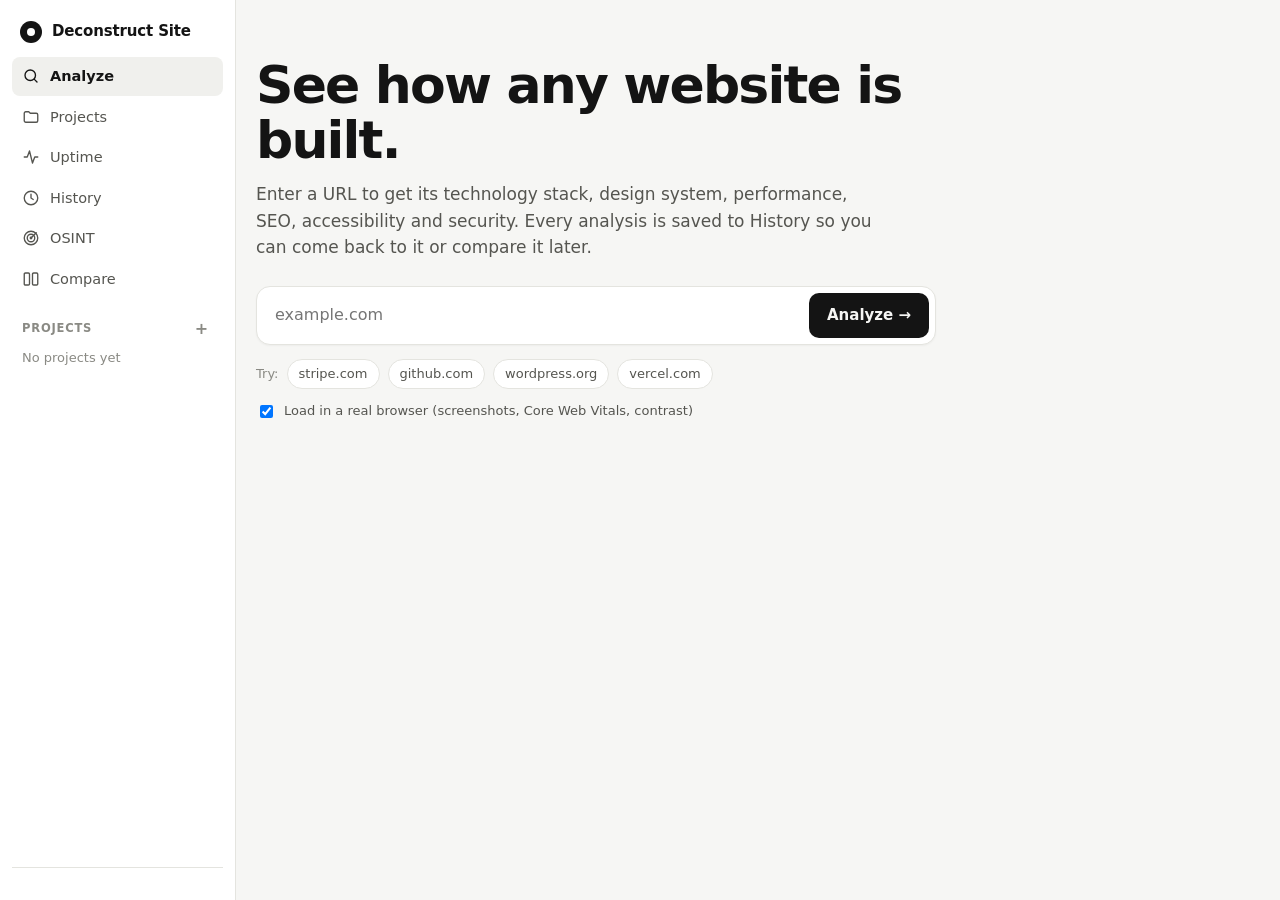
==== commit 747ed986: "Add OSINT sidebar page with 12 passive domain lookups Tools: DNS (DoH), WHOIS/RDAP, subdomain discov" ====
--- a/static/index.html
+++ b/static/index.html
@@ -29,6 +29,8 @@
           <svg viewBox="0 0 24 24"><path d="M3 12h4l3-8 4 16 3-8h4"/></svg>Uptime<span class="nav-badge" id="down-badge" hidden></span></a>
         <a href="#/history" data-route="history">
           <svg viewBox="0 0 24 24"><circle cx="12" cy="12" r="9"/><path d="M12 7v5l3 2"/></svg>History</a>
+        <a href="#/osint" data-route="osint">
+          <svg viewBox="0 0 24 24"><circle cx="12" cy="12" r="9"/><circle cx="12" cy="12" r="5"/><path d="M12 12 19 5"/><circle cx="12" cy="12" r="1"/></svg>OSINT</a>
         <a href="#/compare" data-route="compare">
           <svg viewBox="0 0 24 24"><rect x="3" y="4" width="7" height="16" rx="1.5"/><rect x="14" y="4" width="7" height="16" rx="1.5"/></svg>Compare</a>
       </nav>
@@ -43,6 +45,7 @@
 </div>
 <div class="toast" id="toast" role="status" aria-live="polite"></div>
 <script src="/static/report.js"></script>
+<script src="/static/osint.js"></script>
 <script src="/static/app.js"></script>
 </body>
 </html>
--- a/static/app.css
+++ b/static/app.css
@@ -142,3 +142,30 @@
   .vs, .pick { grid-template-columns: 1fr; }
   .page-head { padding-top: 20px; }
 }
+
+/* ---------- OSINT ---------- */
+.osint-grid { display: grid; grid-template-columns: repeat(auto-fill, minmax(min(100%, 460px), 1fr)); gap: 12px; align-items: start; }
+.osint-card { padding: 0; overflow: hidden; scroll-margin-top: 16px; }
+.osint-head { display: flex; justify-content: space-between; align-items: center; gap: 10px; padding: 14px 16px; border-bottom: 1px solid var(--line); }
+.osint-head h2 { margin: 0; font-size: 15.5px; letter-spacing: -.01em; }
+.osint-head .ico { width: 20px; height: 20px; color: var(--ink-2); }
+.osint-body { padding: 14px 16px 16px; min-width: 0; }
+.osint-body .stat { padding: 10px 12px; }
+.osint-body .stat .v { font-size: 19px; }
+.osint-intro .ico { width: 20px; height: 20px; }
+.osint-chip { display: inline-flex; align-items: center; gap: 6px; text-decoration: none; }
+.osint-chip:hover { text-decoration: none; }
+.grade { display: inline-grid; place-items: center; width: 46px; height: 46px; border-radius: 10px; font-size: 24px; font-weight: 800; flex: none; background: var(--panel-2); }
+.grade-A { background: var(--good-bg); color: var(--good); }
+.grade-B { background: var(--good-bg); color: var(--good); }
+.grade-C { background: var(--warn-bg); color: var(--warn); }
+.grade-D, .grade-F { background: var(--bad-bg); color: var(--bad); }
+.year-bars { display: flex; gap: 3px; align-items: flex-end; height: 90px; padding-bottom: 16px; position: relative; }
+.year-bars .yb { flex: 1; height: 100%; display: flex; flex-direction: column; justify-content: flex-end; align-items: center; position: relative; min-width: 6px; }
+.year-bars .yb i { display: block; width: 100%; background: var(--accent); border-radius: 2px 2px 0 0; min-height: 2px; }
+.year-bars .yb span { position: absolute; bottom: -16px; font-size: 9.5px; color: var(--ink-3); }
+.ip-block { border: 1px solid var(--line); border-radius: 10px; padding: 12px 14px; margin-bottom: 10px; }
+.ip-block dl.kv { margin-top: 8px; font-size: 13.5px; }
+.chain { border: 1px solid var(--line); border-radius: 10px; padding: 10px 12px; margin-top: 10px; }
+.chain-start { display: flex; justify-content: space-between; gap: 10px; font-weight: 600; font-size: 13px; margin-bottom: 4px; flex-wrap: wrap; }
+.hop { display: flex; gap: 8px; align-items: baseline; padding: 4px 0 4px 10px; border-left: 2px solid var(--line); margin-left: 4px; flex-wrap: wrap; }
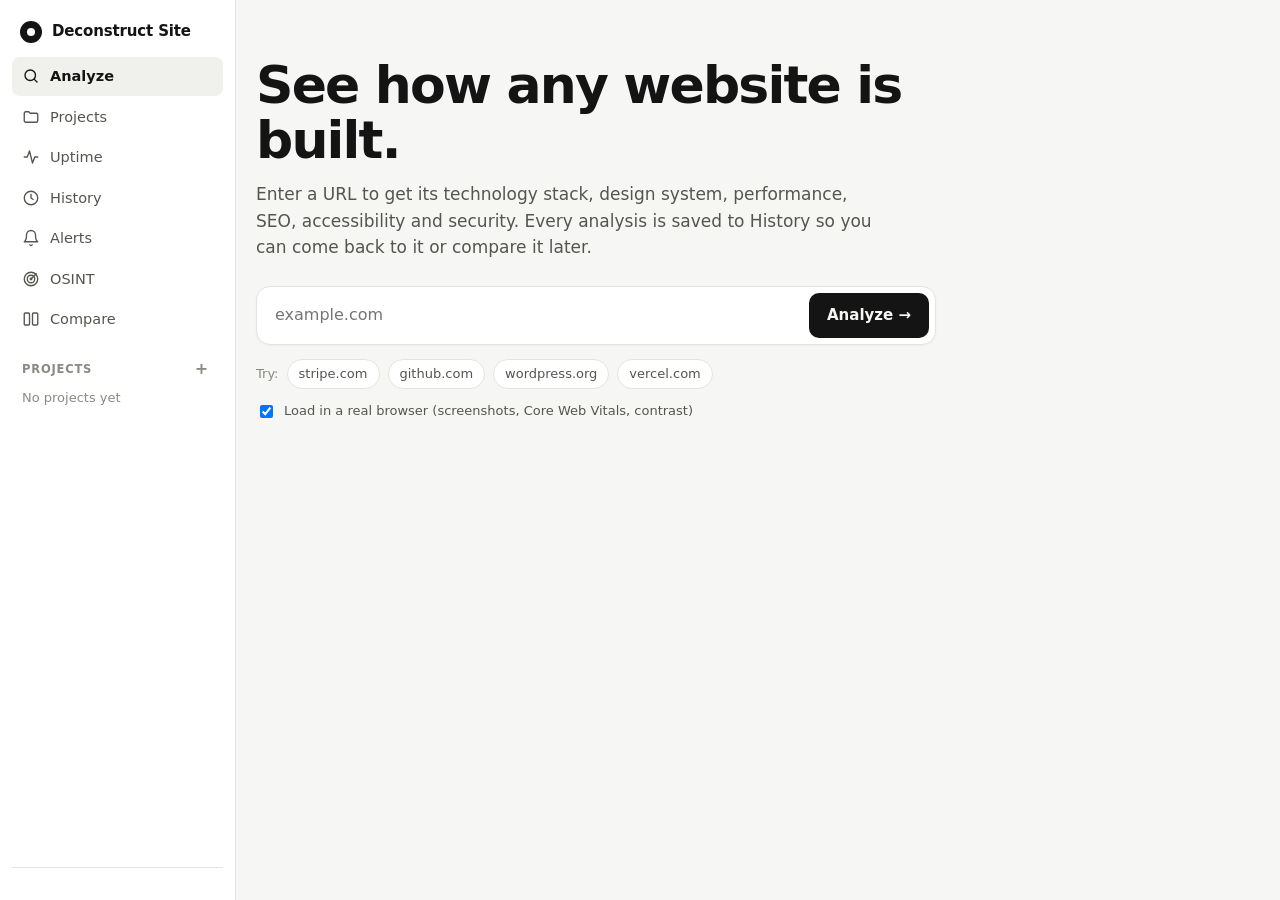
==== commit cd7eee96: "Add change detection, alerts and scheduled watching Every saved analysis, OSINT result and uptime ch" ====
--- a/static/index.html
+++ b/static/index.html
@@ -29,6 +29,8 @@
           <svg viewBox="0 0 24 24"><path d="M3 12h4l3-8 4 16 3-8h4"/></svg>Uptime<span class="nav-badge" id="down-badge" hidden></span></a>
         <a href="#/history" data-route="history">
           <svg viewBox="0 0 24 24"><circle cx="12" cy="12" r="9"/><path d="M12 7v5l3 2"/></svg>History</a>
+        <a href="#/alerts" data-route="alerts">
+          <svg viewBox="0 0 24 24"><path d="M6 8a6 6 0 1 1 12 0c0 7 3 9 3 9H3s3-2 3-9"/><path d="M10.3 21a1.94 1.94 0 0 0 3.4 0"/></svg>Alerts<span class="nav-badge" id="alerts-badge" hidden></span></a>
         <a href="#/osint" data-route="osint">
           <svg viewBox="0 0 24 24"><circle cx="12" cy="12" r="9"/><circle cx="12" cy="12" r="5"/><path d="M12 12 19 5"/><circle cx="12" cy="12" r="1"/></svg>OSINT</a>
         <a href="#/compare" data-route="compare">
@@ -46,6 +48,7 @@
 <div class="toast" id="toast" role="status" aria-live="polite"></div>
 <script src="/static/report.js"></script>
 <script src="/static/osint.js"></script>
+<script src="/static/alerts.js"></script>
 <script src="/static/app.js"></script>
 </body>
 </html>
--- a/static/app.css
+++ b/static/app.css
@@ -169,3 +169,27 @@
 .chain { border: 1px solid var(--line); border-radius: 10px; padding: 10px 12px; margin-top: 10px; }
 .chain-start { display: flex; justify-content: space-between; gap: 10px; font-weight: 600; font-size: 13px; margin-bottom: 4px; flex-wrap: wrap; }
 .hop { display: flex; gap: 8px; align-items: baseline; padding: 4px 0 4px 10px; border-left: 2px solid var(--line); margin-left: 4px; flex-wrap: wrap; }
+
+/* ---------- alerts ---------- */
+.nav-badge.warn { background: var(--warn); }
+.events { display: flex; flex-direction: column; gap: 8px; }
+.event { display: flex; gap: 12px; align-items: flex-start; background: var(--panel); border: 1px solid var(--line); border-radius: 10px; padding: 12px 12px 12px 0; position: relative; overflow: hidden; }
+.event .sev-bar { width: 4px; align-self: stretch; flex: none; background: var(--ink-3); }
+.event.sev-critical .sev-bar { background: var(--bad); }
+.event.sev-warning .sev-bar { background: var(--warn); }
+.event.sev-info .sev-bar { background: var(--accent); }
+.event.unread { box-shadow: inset 0 0 0 1px var(--ink-3); }
+.event:not(.unread) .ev-title { font-weight: 500; }
+.ev-main { flex: 1; min-width: 0; }
+.ev-top { display: flex; gap: 8px; align-items: baseline; flex-wrap: wrap; }
+.ev-title { overflow-wrap: anywhere; }
+.ev-title a { color: var(--ink); }
+.ev-lines { margin: 6px 0 0; padding-left: 18px; font-size: 13px; color: var(--ink-2); }
+.ev-lines li { overflow-wrap: anywhere; }
+.ev-meta { font-size: 12px; color: var(--ink-3); margin-top: 6px; display: flex; gap: 6px; flex-wrap: wrap; align-items: center; }
+.ev-read { flex: none; color: var(--ink-3); }
+.sev-pill-critical { background: var(--bad-bg); color: var(--bad); }
+.sev-pill-warning { background: var(--warn-bg); color: var(--warn); }
+.sev-pill-info { background: var(--panel-2); color: var(--accent); }
+.changes-banner { margin: 0 0 12px; border-color: var(--ink-3); }
+.changes-banner .event { background: var(--bg); }
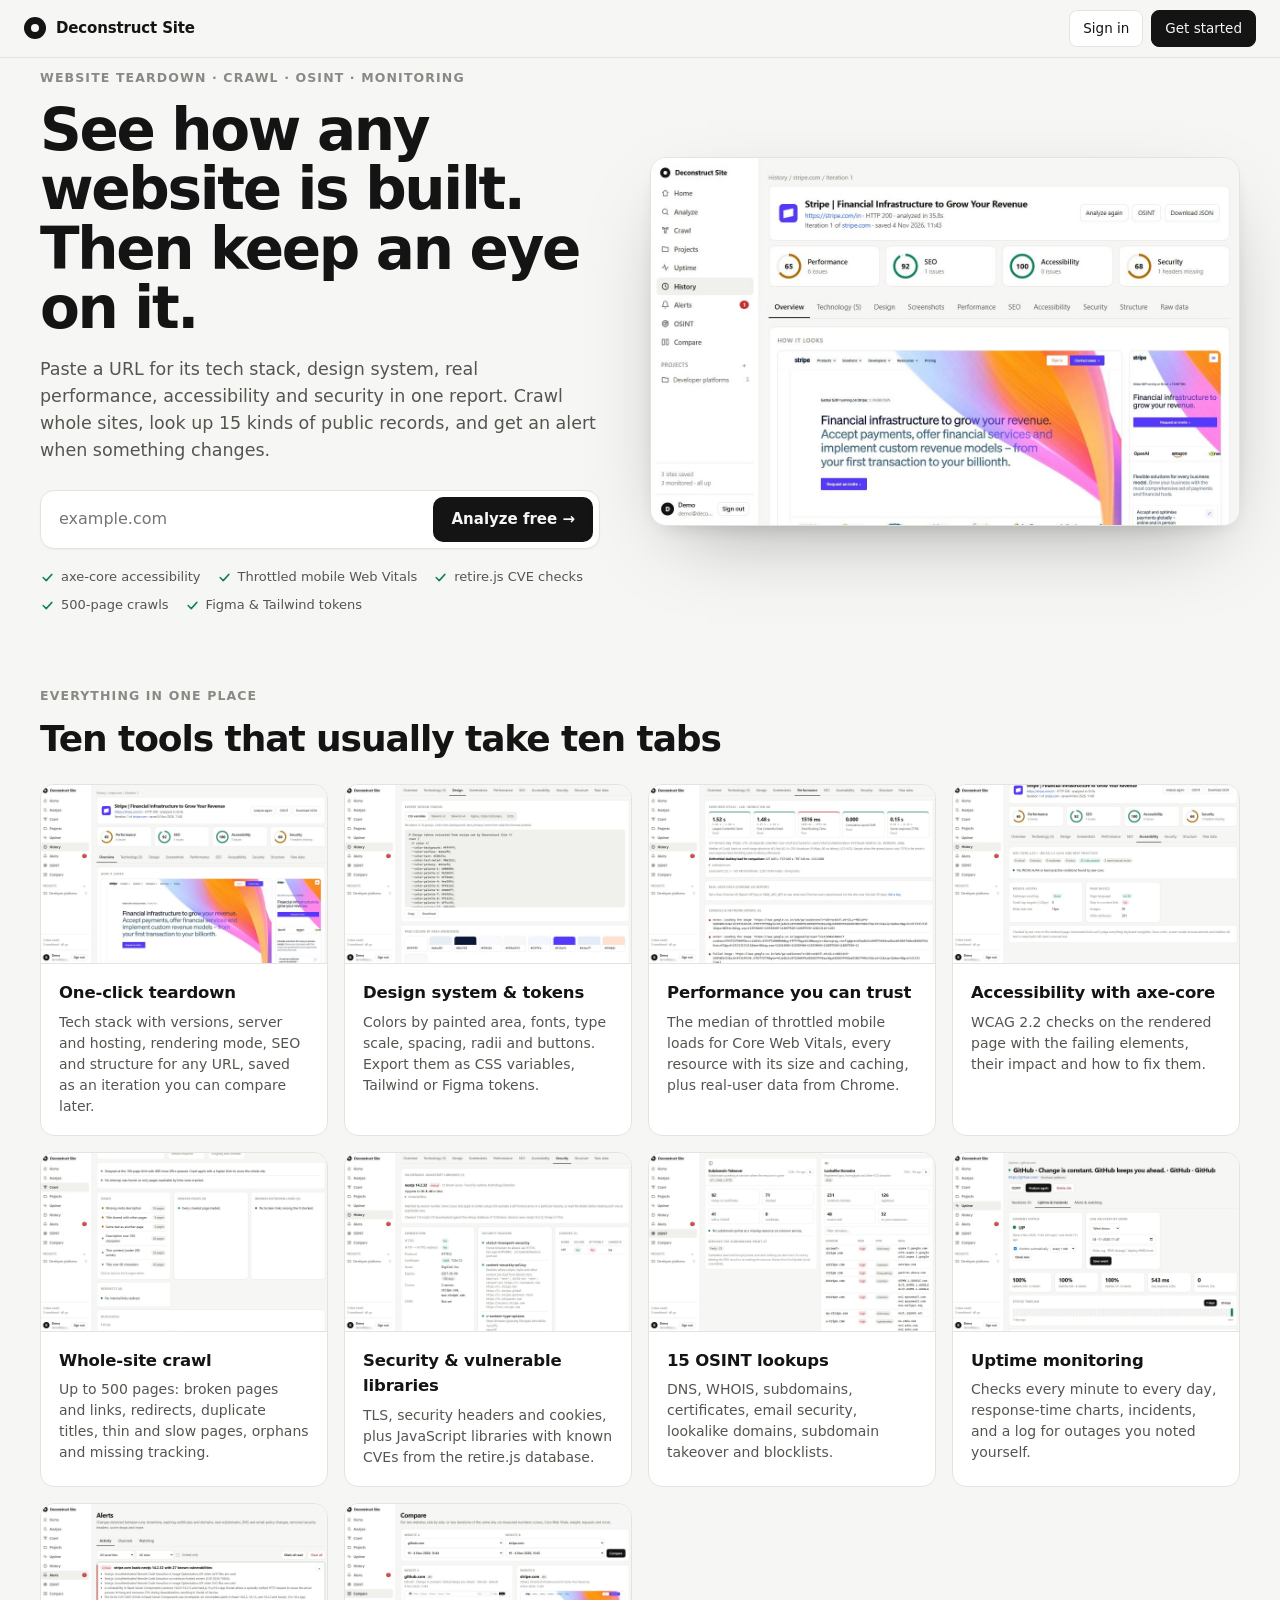
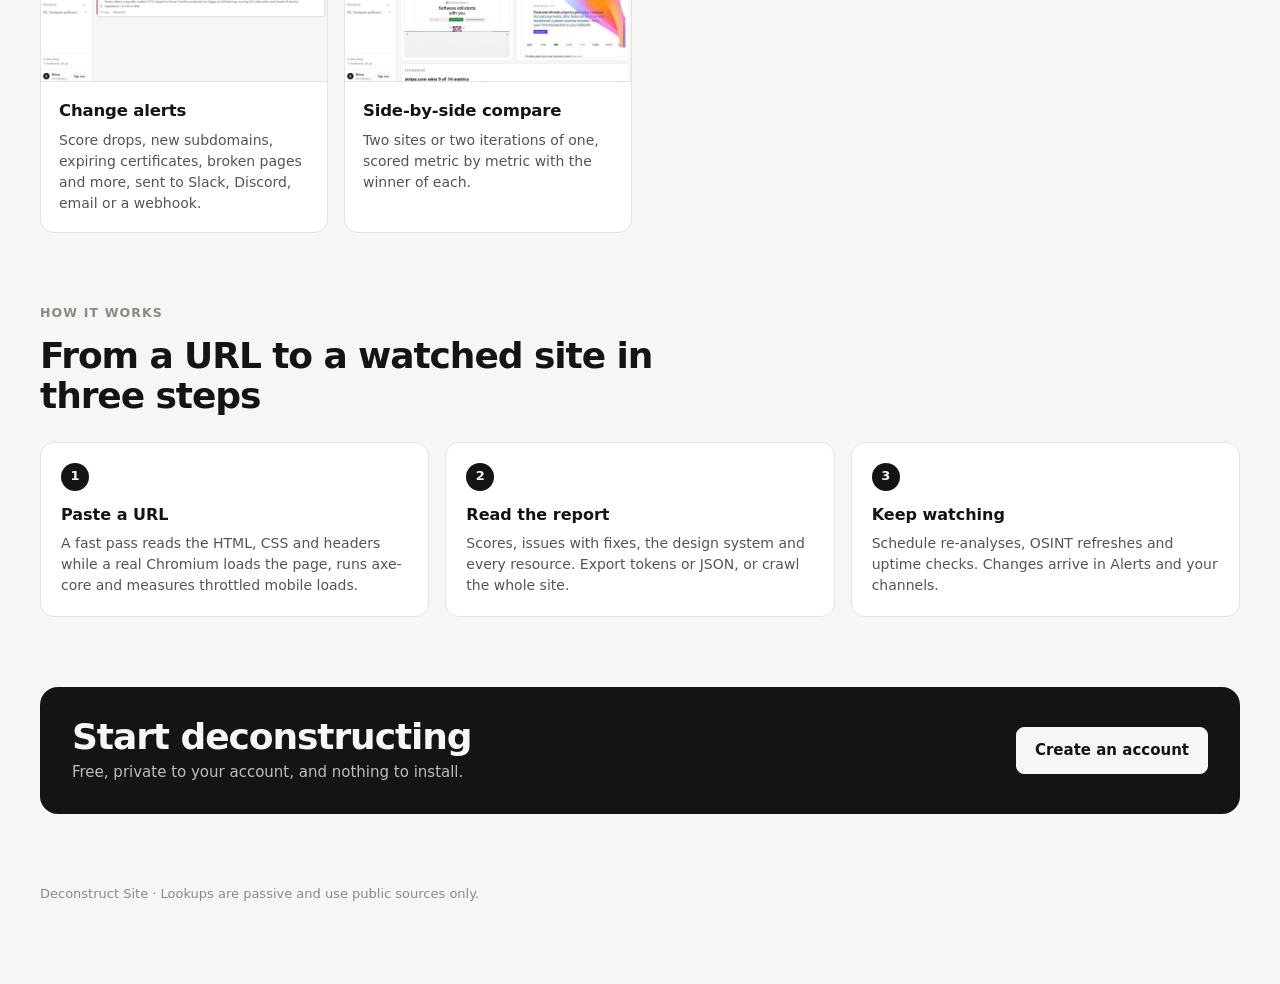
==== commit 03afaa3d: "Add crawl, design tokens, passive security checks, accounts and a home page Crawl: follows a site's " ====
--- a/static/index.html
+++ b/static/index.html
@@ -10,7 +10,14 @@
 <link rel="stylesheet" href="/static/styles.css">
 <link rel="stylesheet" href="/static/app.css">
 </head>
-<body>
+<body class="signed-out">
+<header class="topbar" id="topbar">
+  <a class="brand" href="#/"><span class="logo" aria-hidden="true"></span>Deconstruct Site</a>
+  <nav class="topnav" aria-label="Account">
+    <a href="#/signin" class="btn">Sign in</a>
+    <a href="#/signup" class="btn dark">Get started</a>
+  </nav>
+</header>
 <div class="app">
   <aside class="sidebar" id="sidebar">
     <div class="side-top">
@@ -21,8 +28,12 @@
     </div>
     <div class="side-body" id="side-nav">
       <nav class="nav" aria-label="Main">
-        <a href="#/" data-route="analyze">
+        <a href="#/" data-route="home">
+          <svg viewBox="0 0 24 24"><path d="M4 11 12 4l8 7"/><path d="M6 10v10h12V10"/></svg>Home</a>
+        <a href="#/analyze" data-route="analyze">
           <svg viewBox="0 0 24 24"><circle cx="11" cy="11" r="7"/><path d="m20 20-3.5-3.5"/></svg>Analyze</a>
+        <a href="#/crawls" data-route="crawls">
+          <svg viewBox="0 0 24 24"><circle cx="6" cy="6" r="2.5"/><circle cx="18" cy="6" r="2.5"/><circle cx="12" cy="18" r="2.5"/><path d="M8.2 7.3 10.6 16M15.8 7.3 13.4 16M8.5 6h7"/></svg>Crawl</a>
         <a href="#/projects" data-route="projects">
           <svg viewBox="0 0 24 24"><path d="M3 7a2 2 0 0 1 2-2h4l2 2h8a2 2 0 0 1 2 2v8a2 2 0 0 1-2 2H5a2 2 0 0 1-2-2z"/></svg>Projects</a>
         <a href="#/sites" data-route="sites">
@@ -41,6 +52,7 @@
         <div id="side-projects"><div class="side-empty">No projects yet</div></div>
       </div>
       <div class="side-foot" id="side-foot"></div>
+      <div class="side-user" id="side-user"></div>
     </div>
   </aside>
   <main class="content" id="view" tabindex="-1"></main>
@@ -49,6 +61,8 @@
 <script src="/static/report.js"></script>
 <script src="/static/osint.js"></script>
 <script src="/static/alerts.js"></script>
+<script src="/static/crawl.js"></script>
+<script src="/static/home.js"></script>
 <script src="/static/app.js"></script>
 </body>
 </html>
--- a/static/styles.css
+++ b/static/styles.css
@@ -123,3 +123,22 @@
   form.search { flex-direction: column; } button.primary { padding: 12px; }
   .wrap { padding: 0 16px; }
 }
+
+/* throttled vitals, field data, axe-core */
+.vital .vr { font-size: 11px; color: var(--ink-3); font-family: var(--mono); margin-top: -2px; }
+.dist { display: flex; height: 6px; border-radius: 3px; overflow: hidden; margin-top: 8px; background: var(--panel-2); }
+.dist i { display: block; height: 100%; }
+.dist i.g { background: var(--good); } .dist i.n { background: var(--warn); } .dist i.p { background: var(--bad); }
+.axe-rule { border: 1px solid var(--line); border-radius: 10px; padding: 10px 12px; margin-bottom: 8px; background: var(--panel); }
+.axe-rule summary { cursor: pointer; font-size: 14px; line-height: 1.7; }
+.axe-tags { display: inline-flex; gap: 4px; flex-wrap: wrap; margin-left: 6px; vertical-align: middle; }
+.axe-tags .pill { font-size: 11px; }
+.axe-node { border-top: 1px solid var(--line); padding: 8px 0; }
+.axe-node code { display: block; font-family: var(--mono); font-size: 11.5px; background: var(--panel-2); padding: 6px 8px; border-radius: 6px; margin: 4px 0; overflow-wrap: anywhere; white-space: pre-wrap; }
+
+/* segmented control (token formats) */
+.seg { display: inline-flex; flex-wrap: wrap; gap: 2px; background: var(--panel-2); border-radius: 10px; padding: 3px; }
+.seg button { border: 0; background: none; font: inherit; font-size: 13px; color: var(--ink-2); padding: 6px 11px; border-radius: 8px; cursor: pointer; }
+.seg button[aria-selected="true"] { background: var(--panel); color: var(--ink); font-weight: 600; box-shadow: 0 1px 2px rgba(0,0,0,.08); }
+.vuln { padding: 12px 0; border-bottom: 1px solid var(--line); }
+.vuln:last-of-type { border-bottom: 0; }
--- a/static/app.css
+++ b/static/app.css
@@ -193,3 +193,103 @@
 .sev-pill-info { background: var(--panel-2); color: var(--accent); }
 .changes-banner { margin: 0 0 12px; border-color: var(--ink-3); }
 .changes-banner .event { background: var(--bg); }
+
+/* ---------------------------------------------------------------- accounts */
+.topbar { display: none; align-items: center; justify-content: space-between; gap: 12px; padding: 10px 24px; position: sticky; top: 0; z-index: 30;
+  background: color-mix(in srgb, var(--bg) 86%, transparent); backdrop-filter: blur(10px); border-bottom: 1px solid var(--line); }
+.topbar .brand { padding: 4px 0; }
+.topbar .brand .logo::after { background: var(--bg); }
+.topnav { display: flex; gap: 8px; }
+body.signed-out .topbar { display: flex; }
+body.signed-out .app { grid-template-columns: 1fr; }
+body.signed-out .sidebar { display: none; }
+.side-user { display: flex; align-items: center; justify-content: space-between; gap: 8px; padding: 12px 10px 4px; border-top: 1px solid var(--line); margin-top: 10px; }
+.side-user:empty { display: none; }
+.side-user .me { display: flex; align-items: center; gap: 9px; min-width: 0; }
+.side-user .avatar { width: 28px; height: 28px; border-radius: 50%; background: var(--ink); color: var(--bg); display: grid; place-items: center; font-weight: 700; font-size: 13px; flex: none; }
+.side-user .nm { font-size: 13.5px; font-weight: 600; overflow: hidden; text-overflow: ellipsis; white-space: nowrap; }
+.side-user .em { font-size: 11.5px; color: var(--ink-3); overflow: hidden; text-overflow: ellipsis; white-space: nowrap; }
+
+.auth-wrap { min-height: calc(100vh - 140px); display: grid; place-items: center; padding: 40px 16px; }
+.auth-card { width: 100%; max-width: 400px; background: var(--panel); border: 1px solid var(--line); border-radius: 16px; padding: 30px 28px; box-shadow: 0 10px 40px rgba(0,0,0,.06); }
+.auth-card h1 { font-size: 24px; letter-spacing: -.02em; margin: 0 0 4px; }
+.auth-card > p { color: var(--ink-2); margin: 0 0 20px; font-size: 14.5px; }
+.auth-card label { display: block; font-size: 13px; font-weight: 600; margin: 14px 0 6px; }
+.auth-card .field { width: 100%; padding: 10px 12px; font-size: 15px; }
+.auth-card .pw { position: relative; }
+.auth-card .pw .field { padding-right: 64px; }
+.auth-card .pw button { position: absolute; right: 6px; top: 50%; transform: translateY(-50%); border: 0; background: none; color: var(--ink-2); font: inherit; font-size: 12.5px; padding: 6px 8px; cursor: pointer; border-radius: 6px; }
+.auth-card .pw button:hover { background: var(--panel-2); }
+.auth-card .hint { font-size: 12px; color: var(--ink-3); margin-top: 5px; }
+.auth-card button.primary { width: 100%; margin-top: 20px; padding: 12px; font-size: 15px; }
+.auth-card .switch { text-align: center; font-size: 13.5px; color: var(--ink-2); margin: 18px 0 0; }
+.auth-card .error { margin: 14px 0 0; }
+.auth-card .note { background: var(--panel-2); border-radius: 10px; padding: 10px 12px; font-size: 13px; color: var(--ink-2); margin-top: 14px; }
+
+/* ---------------------------------------------------------------- crawl */
+.progress { height: 8px; background: var(--panel-2); border-radius: 999px; overflow: hidden; }
+.progress span { display: block; height: 100%; background: var(--ink); border-radius: 999px; transition: width .6s ease; }
+.crawl-top { display: grid; grid-template-columns: minmax(240px, 300px) 1fr; gap: 12px; align-items: start; }
+.crawl-top .stat-cards { margin: 0; }
+.crawl-health { cursor: default; height: 100%; }
+.crawl-health .ring { width: 72px; height: 72px; }
+.crawl-health .ring span { width: 58px; height: 58px; font-size: 22px; }
+.stat .v.bad { color: var(--bad); }
+.dot.info { background: var(--ink-3); }
+.issue-row { display: flex; align-items: center; gap: 10px; width: 100%; border: 0; border-bottom: 1px solid var(--line); background: none; font: inherit; font-size: 14px; color: var(--ink); padding: 9px 4px; cursor: pointer; border-radius: 6px; }
+.issue-row:last-of-type { border-bottom: 0; }
+.issue-row:hover { background: var(--panel-2); }
+.issue-row .dot { margin-top: 0; }
+.dup { padding: 8px 0; border-bottom: 1px solid var(--line); font-size: 14px; }
+.dup:last-child { border-bottom: 0; }
+.th-sort { border: 0; background: none; font: inherit; font-weight: 600; color: inherit; cursor: pointer; padding: 0; white-space: nowrap; }
+@media (max-width: 700px) { .crawl-top { grid-template-columns: 1fr; } .topbar { padding: 10px 16px; } }
+
+/* ---------------------------------------------------------------- home */
+.home { --mx: 0; --my: 0; padding-bottom: 20px; }
+.home-hero { display: grid; grid-template-columns: minmax(0, 1fr) minmax(0, 1.05fr); gap: 48px; align-items: center; padding-top: 56px; padding-bottom: 40px; max-width: 1240px; }
+.eyebrow, .kicker { font-size: 12.5px; text-transform: uppercase; letter-spacing: .09em; color: var(--ink-3); font-weight: 650; margin-bottom: 14px; }
+.home-hero h1 { font-size: clamp(34px, 4.6vw, 58px); line-height: 1.02; letter-spacing: -.04em; margin: 0 0 18px; }
+.home-hero p { color: var(--ink-2); font-size: 17.5px; line-height: 1.55; margin: 0 0 26px; max-width: 560px; }
+.home-hero form.search { max-width: 560px; }
+.home-proof { display: flex; flex-wrap: wrap; gap: 8px 16px; margin-top: 18px; font-size: 13px; color: var(--ink-2); }
+.home-proof span { display: inline-flex; align-items: center; gap: 6px; }
+.home-proof .ico { width: 15px; height: 15px; color: var(--good); stroke-width: 2.4; }
+.hero-shot { display: block; border-radius: 16px; overflow: hidden; border: 1px solid var(--line); background: var(--panel-2); aspect-ratio: 16 / 10;
+  box-shadow: 0 30px 80px -30px rgba(0,0,0,.35), 0 8px 24px -12px rgba(0,0,0,.2);
+  transform: perspective(1400px) rotateY(calc(var(--mx, 0) * 5deg)) rotateX(calc(var(--my, 0) * -4deg)) translateY(calc(var(--my, 0) * -4px));
+  transition: transform .5s cubic-bezier(.2,.7,.2,1), box-shadow .5s; }
+.hero-shot img { width: 100%; height: 100%; object-fit: cover; object-position: top left; display: block; }
+.hero-shot.noimg, .thumb.noimg { background: linear-gradient(135deg, var(--panel-2), var(--line)); }
+.hero-shot.noimg img, .thumb.noimg img { visibility: hidden; }
+.home-section { padding-top: 56px; max-width: 1240px; }
+.home-section h2 { font-size: clamp(26px, 3vw, 36px); letter-spacing: -.03em; line-height: 1.1; margin: 0 0 26px; max-width: 720px; }
+.feat-grid { display: grid; grid-template-columns: repeat(auto-fill, minmax(280px, 1fr)); gap: 16px; }
+.feat { display: flex; flex-direction: column; background: var(--panel); border: 1px solid var(--line); border-radius: 14px; overflow: hidden; color: var(--ink);
+  transition: transform .3s cubic-bezier(.2,.7,.2,1), box-shadow .3s, border-color .3s; }
+.feat:hover { text-decoration: none; transform: translateY(-4px); border-color: var(--ink-3); box-shadow: 0 18px 40px -20px rgba(0,0,0,.35); }
+.feat .thumb { aspect-ratio: 16 / 10; overflow: hidden; background: var(--panel-2); border-bottom: 1px solid var(--line); }
+.feat .thumb img { width: 100%; height: 100%; object-fit: cover; object-position: top left; display: block;
+  transform: scale(1.02) translate(calc(var(--mx, 0) * -8px), calc(var(--my, 0) * -6px));
+  transition: transform .45s cubic-bezier(.2,.7,.2,1); }
+.feat:hover .thumb img { transform: scale(1.07) translate(calc(var(--mx, 0) * -12px), calc(var(--my, 0) * -9px)); }
+.feat-body { padding: 16px 18px 18px; }
+.feat-body h3 { margin: 0 0 6px; font-size: 16.5px; letter-spacing: -.01em; }
+.feat-body p { margin: 0; font-size: 14px; color: var(--ink-2); line-height: 1.5; }
+.steps { list-style: none; padding: 0; margin: 0; display: grid; grid-template-columns: repeat(3, minmax(0, 1fr)); gap: 16px; counter-reset: step; }
+.steps li { background: var(--panel); border: 1px solid var(--line); border-radius: 14px; padding: 20px; counter-increment: step; display: flex; flex-direction: column; gap: 6px; }
+.steps li::before { content: counter(step); width: 28px; height: 28px; border-radius: 50%; background: var(--ink); color: var(--bg); display: grid; place-items: center; font-weight: 700; font-size: 13px; margin-bottom: 6px; }
+.steps b { font-size: 16px; }
+.steps span { color: var(--ink-2); font-size: 14px; line-height: 1.5; }
+.home-cta { display: flex; align-items: center; justify-content: space-between; gap: 20px; flex-wrap: wrap; background: var(--ink); color: var(--bg); border-radius: 18px; padding: 30px 32px; }
+.home-cta h2 { margin: 0 0 4px; color: var(--bg); }
+.home-cta p { margin: 0; opacity: .75; }
+.home-cta .btn { background: var(--bg); color: var(--ink); border-color: var(--bg); padding: 11px 18px; font-size: 15px; font-weight: 600; }
+.home-foot { color: var(--ink-3); font-size: 13px; padding-top: 40px; padding-bottom: 30px; max-width: 1240px; }
+@media (max-width: 900px) {
+  .home-hero { grid-template-columns: 1fr; gap: 30px; padding-top: 30px; }
+  .steps { grid-template-columns: 1fr; }
+}
+@media (prefers-reduced-motion: reduce) {
+  .hero-shot, .feat, .feat .thumb img, .feat:hover, .feat:hover .thumb img { transform: none; transition: none; }
+}
